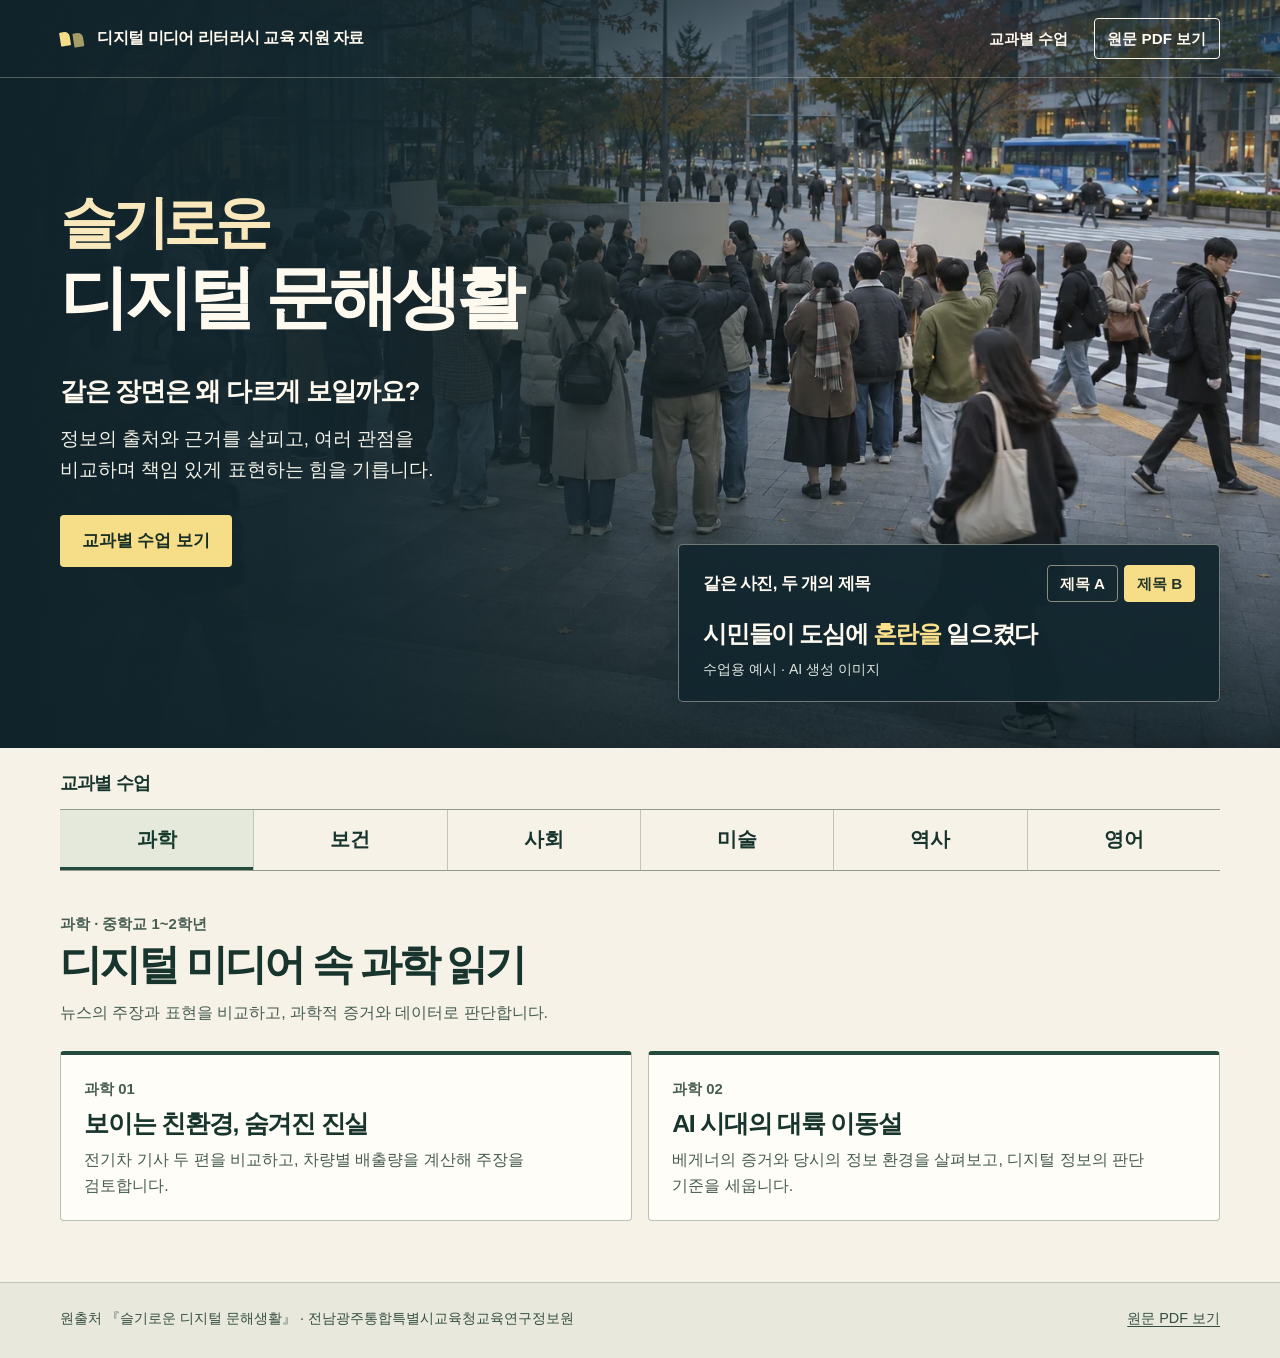
==== index.html @ 882ef4a8 "Add files via upload" ====
<!doctype html>
<html lang="ko">
<head>
  <meta charset="utf-8">
  <meta name="viewport" content="width=device-width, initial-scale=1">
  <meta name="theme-color" content="#11262c">
  <meta name="description" content="과학·보건·사회·미술·역사·영어 6개 교과의 디지털 미디어 리터러시 수업 12편.">
  <title>슬기로운 디지털 문해생활</title>
  <link rel="stylesheet" href="assets/style.css">
  <link rel="preload" as="image" href="assets/hero.webp">
  <script src="assets/site.js" defer></script>
</head>
<body>
<a class="skip-link" href="#subjects">교과별 수업으로 이동</a>
<div class="home-hero">
  <img class="hero-image" src="assets/hero.webp" width="1536" height="1024"
       alt="도심 광장에 모여 팻말을 든 사람들과 주변을 지나는 보행자" fetchpriority="high">
<header class="site-header">
  <div class="shell header-row">
    <a class="brand" href="index.html"><span class="brand-mark" aria-hidden="true"></span>디지털 미디어 리터러시 교육 지원 자료</a>
    <nav class="header-links" aria-label="주 메뉴">
      <a href="#subjects">교과별 수업</a>
      <a class="pdf-button" href="https://drive.google.com/file/d/1oHFbGTHitLCZoC8ndZX6Gexwn5Ip-Q_L/view?usp=drivesdk" target="_blank" rel="noopener noreferrer">원문 PDF 보기</a>
    </nav>
  </div>
</header>
  <div class="shell hero-body">
    <div class="hero-copy">
      <h1 class="hero-title"><span>슬기로운</span>디지털 문해생활</h1>
      <p class="hero-question">같은 장면은 왜 다르게 보일까요?</p>
      <p class="hero-lead">정보의 출처와 근거를 살피고, 여러 관점을 비교하며 책임 있게 표현하는 힘을 기릅니다.</p>
      <a class="primary-button" href="#subjects">교과별 수업 보기</a>
    </div>
    <section class="headline-demo" aria-label="같은 사진에 붙은 제목 비교" data-headline-example>
      <div class="headline-top">
        <p class="headline-label">같은 사진, 두 개의 제목</p>
        <div class="headline-options" role="group" aria-label="비교할 제목">
          <button type="button" data-headline="a" aria-pressed="false" aria-controls="headline-text">제목 A</button>
          <button type="button" data-headline="b" aria-pressed="true" aria-controls="headline-text">제목 B</button>
        </div>
      </div>
      <p id="headline-text" class="headline-caption" aria-live="polite" aria-atomic="true" data-caption>시민들이 도심에 <strong>혼란을</strong> 일으켰다</p>
      <p class="image-credit">수업용 예시 · AI 생성 이미지</p>
      <noscript><p class="image-credit">제목 A · 시민들이 도심에 평화롭게 모였다</p></noscript>
    </section>
  </div>
</div>
<main class="shell school-index" id="subjects">
  <h2 class="subject-label">교과별 수업</h2>
  <nav class="subject-menu" aria-label="교과 선택" data-subject-menu>
      <a href="#science" data-subject="science" aria-controls="science">과학</a>
      <a href="#health" data-subject="health" aria-controls="health">보건</a>
      <a href="#social" data-subject="social" aria-controls="social">사회</a>
      <a href="#art" data-subject="art" aria-controls="art">미술</a>
      <a href="#history" data-subject="history" aria-controls="history">역사</a>
      <a href="#english" data-subject="english" aria-controls="english">영어</a>
  </nav>
  <section class="course" id="science" aria-labelledby="science-title" data-subject-panel>
    <p class="course-kicker">과학 · 중학교 1~2학년</p>
    <h3 id="science-title">디지털 미디어 속 과학 읽기</h3>
    <p class="course-description">뉴스의 주장과 표현을 비교하고, 과학적 증거와 데이터로 판단합니다.</p>
    <div class="project-grid">
      <a class="project-card" href="lessons/science-01.html">
        <span class="lesson-code">과학 01</span>
        <strong>보이는 친환경, 숨겨진 진실</strong>
        <p>전기차 기사 두 편을 비교하고, 차량별 배출량을 계산해 주장을 검토합니다.</p>
      </a>
      <a class="project-card" href="lessons/science-02.html">
        <span class="lesson-code">과학 02</span>
        <strong>AI 시대의 대륙 이동설</strong>
        <p>베게너의 증거와 당시의 정보 환경을 살펴보고, 디지털 정보의 판단 기준을 세웁니다.</p>
      </a>
    </div>
  </section>
  <section class="course" id="health" aria-labelledby="health-title" data-subject-panel>
    <p class="course-kicker">보건 · 중학교 2학년</p>
    <h3 id="health-title">건강 정보, 믿어도 될까</h3>
    <p class="course-description">건강·약물 정보의 신뢰성과 AI 이미지에 반영된 고정관념을 살펴봅니다.</p>
    <div class="project-grid">
      <a class="project-card" href="lessons/health-03.html">
        <span class="lesson-code">보건 03</span>
        <strong>AI 시대, 약물 정보를 읽는 힘을 기르다</strong>
        <p>AI 답변과 광고의 근거를 공공기관 자료와 대조하고, 건강정보를 검증하는 콘텐츠를 만듭니다.</p>
      </a>
      <a class="project-card" href="lessons/health-04.html">
        <span class="lesson-code">보건 04</span>
        <strong>AI가 보여주는 ‘나다움’은 진짜일까?</strong>
        <p>AI의 인물 이미지에서 반복되는 표현을 찾고, 다양성을 반영해 프롬프트를 고칩니다.</p>
      </a>
    </div>
  </section>
  <section class="course" id="social" aria-labelledby="social-title" data-subject-panel>
    <p class="course-kicker">사회 · 중학교 2~3학년</p>
    <h3 id="social-title">미디어가 만드는 여론</h3>
    <p class="course-description">지역에 대한 표현이 퍼지는 방식과 추천 화면이 정보를 고르는 방식을 탐구합니다.</p>
    <div class="project-grid">
      <a class="project-card" href="lessons/social-05.html">
        <span class="lesson-code">사회 05</span>
        <strong>우리 지역, 우리의 언어</strong>
        <p>지역 혐오 표현의 배경을 탐구하고, 존중하는 언어로 바꿔 쓰며 캠페인을 기획합니다.</p>
      </a>
      <a class="project-card" href="lessons/social-06.html">
        <span class="lesson-code">사회 06</span>
        <strong>알고리즘의 감옥</strong>
        <p>추천 콘텐츠가 어떻게 변하는지 관찰하고, 미디어 소비 습관을 기록해 성찰합니다.</p>
      </a>
    </div>
  </section>
  <section class="course" id="art" aria-labelledby="art-title" data-subject-panel>
    <p class="course-kicker">미술 · 중학교 1~3학년</p>
    <h3 id="art-title">이미지의 진실과 거짓</h3>
    <p class="course-description">AI 이미지와 추천 화면을 시각 언어로 읽고, 새로운 이미지와 데이터 자화상을 만듭니다.</p>
    <div class="project-grid">
      <a class="project-card" href="lessons/art-07.html">
        <span class="lesson-code">미술 07</span>
        <strong>AI는 왜 비슷한 이미지를 만들까?</strong>
        <p>여러 AI 이미지의 색·구도·상징을 비교하고, 다른 관점으로 미래 학교를 표현합니다.</p>
      </a>
      <a class="project-card" href="lessons/art-08.html">
        <span class="lesson-code">미술 08</span>
        <strong>보이는 나, 기록되는 나</strong>
        <p>검색·시청·반응이 남기는 흔적을 살피고, 색과 형태로 데이터 자화상을 만듭니다.</p>
      </a>
    </div>
  </section>
  <section class="course" id="history" aria-labelledby="history-title" data-subject-panel>
    <p class="course-kicker">역사 · 중학교 3학년~고등학교 1학년</p>
    <h3 id="history-title">과거를 둘러싼 디지털 기록</h3>
    <p class="course-description">역사 기사와 이미지의 출처·맥락을 살피고, 근거를 갖춰 바로잡거나 해설합니다.</p>
    <div class="project-grid">
      <a class="project-card" href="lessons/history-09.html">
        <span class="lesson-code">역사 09</span>
        <strong>역사 속 가짜 뉴스 바로잡기</strong>
        <p>4·19 혁명과 5·18 민주화운동 관련 보도를 사료와 대조하고 정정 콘텐츠를 만듭니다.</p>
      </a>
      <a class="project-card" href="lessons/history-10.html">
        <span class="lesson-code">역사 10</span>
        <strong>디지털 역사 이미지 바로 읽기</strong>
        <p>피난민 사진, 새마을운동 포스터, 5·18 이미지를 비교해 출처가 담긴 해설을 씁니다.</p>
      </a>
    </div>
  </section>
  <section class="course" id="english" aria-labelledby="english-title" data-subject-panel>
    <p class="course-kicker">영어 · 중학교 3학년~고등학교 1학년</p>
    <h3 id="english-title">영어로 읽는 디지털 세상</h3>
    <p class="course-description">영어 뉴스의 관점을 비교하고, 온라인에서 이견을 존중하며 표현하는 연습을 합니다.</p>
    <div class="project-grid">
      <a class="project-card" href="lessons/english-11.html">
        <span class="lesson-code">영어 11</span>
        <strong>같은 사건, 다른 시선</strong>
        <p>같은 사진에 붙은 두 제목을 읽고, 스마트폰 사용을 다룬 영어 기사의 관점을 비교합니다.</p>
      </a>
      <a class="project-card" href="lessons/english-12.html">
        <span class="lesson-code">영어 12</span>
        <strong>온라인 소통과 디지털 예절</strong>
        <p>영어 댓글을 존중의 표현으로 고쳐 쓰고, 온라인 토론방 역할극에서 연습합니다.</p>
      </a>
    </div>
  </section>
</main>
<footer class="site-footer">
  <div class="shell footer-row">
    <p>원출처 『슬기로운 디지털 문해생활』 · 전남광주통합특별시교육청교육연구정보원</p>
    <a href="https://drive.google.com/file/d/1oHFbGTHitLCZoC8ndZX6Gexwn5Ip-Q_L/view?usp=drivesdk" target="_blank" rel="noopener noreferrer">원문 PDF 보기</a>
  </div>
</footer>
</body>
</html>
---- assets/style.css ----
:root {
  color-scheme: light;
  --paper: #f6f2e8;
  --white: #fffdf7;
  --ink: #17352d;
  --muted: #475d52;
  --line: #bfc6b9;
  --green: #234c3e;
  --gold: #f6dd87;
  --night: #11262c;
  --range: min(100% - 7.5rem, 82rem);
  font-family: "Noto Sans CJK KR", "Noto Sans KR", "Malgun Gothic", sans-serif;
  font-size: 16px;
}
* { box-sizing: border-box; }
html { scroll-behavior: smooth; }
body { margin: 0; background: var(--paper); color: var(--ink); line-height: 1.65; word-break: keep-all; overflow-wrap: anywhere; }
[hidden] { display: none !important; }
h1, h2, h3, p { margin: 0; }
a { color: inherit; text-underline-offset: 0.2em; }
button, summary { cursor: pointer; }
button { font: inherit; }
img { display: block; max-width: 100%; }
:focus-visible { outline: 3px solid #a45718; outline-offset: 4px; }
[id] { scroll-margin-top: 1.4rem; }
.shell { width: var(--range); margin-inline: auto; }
.skip-link { position: absolute; z-index: 10; top: 0.5rem; left: 1rem; transform: translateY(-160%); color: var(--ink); background: var(--gold); padding: 0.6rem 1rem; }
.skip-link:focus { transform: none; }
.site-header { border-bottom: 1px solid #f5eed449; }
.header-row { min-height: 4.8rem; display: flex; align-items: center; justify-content: space-between; gap: 1.5rem; }
.brand, .header-links { display: flex; align-items: center; gap: 0.9rem; font-weight: 650; }
.brand { font-size: 1rem; letter-spacing: -0.035em; text-decoration: none; }
.brand-mark { color: var(--gold); display: flex; flex: none; gap: 3px; transform: rotate(-9deg); }
.brand-mark::before, .brand-mark::after { content: ""; background: currentColor; width: 10px; height: 14px; border-radius: 1px 5px 1px 1px; }
.brand-mark::after { transform: translateY(3px); opacity: 0.65; }
.header-links { gap: 1.6rem; flex-shrink: 0; font-size: 0.95rem; }
.header-links a { text-decoration: none; }
.header-links a:hover { text-decoration: underline; }
.pdf-button { border: 1px solid currentColor; border-radius: 4px; padding: 0.43rem 0.8rem; white-space: nowrap; }

.home-hero { min-height: clamp(43.75rem, 83vh, 51rem); position: relative; isolation: isolate; color: #fffaf0; background: var(--night); }
.hero-image, .home-hero::before { position: absolute; inset: 0; width: 100%; height: 100%; }
.hero-image { z-index: -2; object-fit: cover; object-position: center 52%; }
.home-hero::before { content: ""; z-index: -1; background: linear-gradient(90deg, #10232aff 1%, #12262de8 26%, #16272bb5 42%, #13212600 71%), linear-gradient(0deg, #08181dce, #09171b00 42%), linear-gradient(180deg, #10212ba1, transparent 25%); }
.home-hero :focus-visible { outline-color: #ffebaf; }
.hero-body { min-height: calc(clamp(43.75rem, 83vh, 51rem) - 4.8rem); display: grid; grid-template-columns: 1.05fr 1fr; gap: 3.1rem; align-items: center; padding-block: 3rem 2.9rem; }
.hero-copy { margin-block: 0 4.3rem; }
.hero-title { font-size: clamp(3.35rem, 5.4vw, 5.05rem); line-height: 1.1; font-weight: 900; letter-spacing: -0.077em; white-space: nowrap; }
.hero-title span { display: block; color: #f8e8bc; font-size: 0.82em; font-weight: 650; margin-bottom: 0.08em; }
.hero-question { font-size: clamp(1.4rem, 2vw, 1.85rem); font-weight: 750; margin: 2.2rem 0 0.65rem; letter-spacing: -0.05em; }
.hero-lead { max-width: 27rem; font-size: 1.18rem; color: #f1f1e7; }
.primary-button { display: inline-flex; align-items: center; justify-content: center; min-height: 3.25rem; border-radius: 4px; padding: 0.55rem 1.35rem; margin-top: 1.85rem; background: var(--gold); color: #182f27; font-size: 1.06rem; font-weight: 750; text-decoration: none; }
.primary-button:hover { background: #ffebac; }
.headline-demo { width: min(100%, 34.5rem); align-self: end; justify-self: end; padding: 1.22rem 1.5rem; background: #12262ff2; border: 1px solid #fef8e564; border-radius: 5px; box-shadow: 0 0.75rem 2.4rem #081d2355; }
.headline-top { display: flex; justify-content: space-between; align-items: center; flex-wrap: wrap; gap: 0.6rem 1rem; }
.headline-label { font-size: 1.06rem; font-weight: 700; letter-spacing: -0.04em; }
.headline-options { display: inline-flex; gap: 0.42rem; }
.headline-options button { min-height: 2.35rem; padding: 0.21rem 0.73rem; border: 1px solid #f5eac486; border-radius: 4px; background: transparent; color: #fff7e7; font-size: 0.95rem; font-weight: 700; }
.headline-options button[aria-pressed="true"] { background: var(--gold); border-color: var(--gold); color: #26362b; }
.headline-options button:hover:not([aria-pressed="true"]) { background: #ffffff20; }
.headline-caption { margin: 0.7rem 0 0.27rem; font-size: clamp(1.22rem, 1.9vw, 1.73rem); font-weight: 750; letter-spacing: -0.055em; }
.headline-caption strong { color: #fbe18b; }
.image-credit { color: #e0e7df; font-size: 0.875rem; }

.school-index { padding: 1.3rem 0 3.8rem; }
.subject-label { margin-bottom: 0.65rem; font-size: 1.12rem; letter-spacing: -0.045em; }
.subject-menu { display: grid; grid-template-columns: repeat(6, minmax(0, 1fr)); border-block: 1px solid #919b8b; }
.subject-menu a { display: grid; min-height: 3.75rem; place-items: center; font-size: 1.26rem; font-weight: 750; text-decoration: none; }
.subject-menu a + a { border-left: 1px solid var(--line); }
.subject-menu a:hover, .subject-menu a[aria-current="location"] { color: #153c2e; background: #e5e9db; }
.subject-menu a[aria-current="location"] { box-shadow: inset 0 -3px var(--green); }
.course { margin-top: 2.6rem; scroll-margin-top: 9rem; }
.course-kicker, .lesson-code { font-size: 0.93rem; font-weight: 750; color: var(--muted); }
.course h3 { margin: 0.15rem 0 0.55rem; font-size: clamp(1.75rem, 3.5vw, 2.6rem); letter-spacing: -0.07em; line-height: 1.25; }
.course-description { max-width: 49rem; color: var(--muted); }
.project-grid { display: grid; grid-template-columns: repeat(2, minmax(0, 1fr)); gap: 1rem; margin-top: 1.55rem; }
.project-card { min-height: 10.4rem; padding: 1.3rem 1.45rem; background: var(--white); border: 1px solid #b6c2b6; border-top: 4px solid var(--green); border-radius: 4px; text-decoration: none; }
.project-card:hover { border-color: var(--green); background: #edf1e5; }
.project-card strong { display: block; margin: 0.27rem 0 0.4rem; font-size: clamp(1.25rem, 2vw, 1.55rem); line-height: 1.35; letter-spacing: -0.05em; }
.project-card p { color: var(--muted); }
.card-meta { font-size: 0.88rem; }
.site-footer { background: #e8e9dc; padding-block: 1.5rem 1.7rem; border-top: 1px solid var(--line); color: #354e43; font-size: 0.9rem; }
.footer-row { display: flex; justify-content: space-between; flex-wrap: wrap; gap: 0.65rem 1.8rem; }
.footer-row p { max-width: 47rem; }

.lesson-banner { color: #fff8eb; background: var(--night); }
.lesson-banner .header-row { color: #f8f5eb; }
.lesson-banner .pdf-button { border-color: #f5eac47d; }
.lesson-banner :focus-visible { outline-color: #ffebaf; }
.lesson-heading { padding: clamp(2.1rem, 5vw, 4.4rem) 0 2.6rem; }
.breadcrumbs { display: flex; gap: 0.5rem; align-items: center; font-size: 0.94rem; color: #f7e5b2; font-weight: 650; }
.breadcrumbs a { color: inherit; }
.lesson-heading h1 { margin: 0.45rem 0 0.6rem; font-size: clamp(2.1rem, 4.4vw, 4.1rem); letter-spacing: -0.065em; line-height: 1.2; }
.lesson-meta { display: flex; flex-wrap: wrap; gap: 0.15rem 0.9rem; color: #ecede2; font-size: 0.97rem; }
.lesson-meta span + span::before { content: "·"; margin-right: 0.8rem; color: var(--gold); }
.reading-layout { display: grid; grid-template-columns: 13rem minmax(0, 52rem); gap: clamp(1.4rem, 4.4vw, 4.1rem); padding-block: 2.25rem 3.5rem; }
.on-page { align-self: start; position: sticky; top: 1.85rem; border-left: 2px solid #a2ad9e; padding-left: 0.8rem; }
.on-page summary { display: block; color: var(--ink); font-weight: 750; padding: 0.15rem 0.42rem 0.45rem; }
.on-page summary::after { content: " +"; color: var(--muted); }
.on-page[open] summary::after { content: " −"; }
.on-page summary::-webkit-details-marker { display: none; }
.on-page nav { display: grid; }
.on-page a { padding: 0.31rem 0.42rem; font-size: 0.95rem; text-decoration: none; color: var(--muted); }
.on-page a:hover { text-decoration: underline; color: var(--green); }
.reading-main { min-width: 0; }
.lesson-section { margin-top: 2.5rem; }
.lesson-section:first-child { margin-top: 0; }
.lesson-section h2 { border-bottom: 1px solid var(--line); padding-bottom: 0.56rem; margin-bottom: 0.85rem; font-size: clamp(1.45rem, 2.55vw, 1.95rem); line-height: 1.32; letter-spacing: -0.06em; }
.lesson-section h3 { margin: 1.12rem 0 0.3rem; font-size: 1.07rem; letter-spacing: -0.04em; }
.lesson-section p + p { margin-top: 0.65rem; }
.lesson-section ol, .lesson-section ul { padding-left: 1.38rem; margin: 0.38rem 0 0; }
.lesson-section li + li { margin-top: 0.32rem; }
.overview-dl, .transfer-list { margin: 0; }
.overview-dl div, .transfer-list div { display: grid; grid-template-columns: 6.2rem minmax(0, 1fr); gap: 0.7rem; padding-block: 0.36rem; }
.overview-dl dt, .transfer-list dt { font-weight: 750; color: var(--muted); }
.overview-dl dd, .transfer-list dd { margin: 0; }
.standards summary { font-weight: 700; margin-top: 0.9rem; color: var(--green); }
.standard-code { font-weight: 750; }
.skill-list { color: var(--muted); }
.session-list { display: grid; gap: 0.62rem; margin-top: 1.1rem; }
.session { background: var(--white); border: 1px solid #b7c1b5; border-radius: 5px; }
.session summary { position: relative; display: grid; grid-template-columns: 6.65rem 1fr; align-items: center; gap: 0.4rem 0.64rem; padding: 0.86rem 2.8rem 0.86rem 1rem; list-style: none; font-weight: 750; letter-spacing: -0.034em; }
.session summary::-webkit-details-marker { display: none; }
.session > summary::after { content: "+"; position: absolute; right: 1.1rem; top: 50%; transform: translateY(-50%); font-size: 1.32rem; color: var(--green); }
.session[open] > summary::after { content: "−"; }
.session[open] > summary { background: #edf1e5; border-radius: 4px 4px 0 0; }
.session-index { color: var(--muted); font-size: 0.92rem; white-space: nowrap; }
.session-body { padding: 0.75rem 0.95rem 0.95rem; }
.resource-list { display: grid; grid-template-columns: repeat(2, minmax(0, 1fr)); gap: 0.48rem 0.7rem; margin-top: 0.95rem; }
.resource { position: relative; padding-right: 4rem; }
.resource-link, .assessment-link, .return-link { display: inline-flex; align-items: center; color: var(--green); font-size: 0.91rem; font-weight: 700; }
.resource-link { width: 100%; min-height: 2.55rem; padding: 0.35rem 0.64rem; border: 1px solid #c1c9bd; border-radius: 3px; text-decoration: none; }
.resource-link:hover { text-decoration: underline; background: #f0f3e9; }
.resource-pdf { grid-column: 1 / -1; }
.resource-pdf .resource-link { width: auto; }
.resource-qr { min-width: 0; }
.resource-qr > summary { display: grid; min-height: 2.55rem; place-items: center; position: absolute; top: 0; right: 0; min-width: 3.6rem; padding: 0.2rem; border: 1px solid #b7c1b5; border-radius: 3px; list-style: none; font-size: 0.81rem; color: var(--green); }
.resource-qr > summary::-webkit-details-marker { display: none; }
.resource-qr > summary:hover, .resource-qr[open] > summary { background: #e5ebdd; }
.qr-display { padding: 0.65rem 0 0.1rem; }
.qr-display img { background: white; border: 1px solid #d2d8cb; width: 9rem; height: 9rem; image-rendering: pixelated; }
.assessment-link { margin-top: 0.8rem; }
.back-row { margin-top: 2.5rem; padding-top: 1.1rem; border-top: 1px solid var(--line); }

@media (max-width: 1000px) {
  :root { --range: min(100% - 3.5rem, 82rem); }
  .hero-body { gap: 1.65rem; }
  .reading-layout { grid-template-columns: 10rem minmax(0, 1fr); }
  .resource-list { grid-template-columns: minmax(0, 1fr); }
}
@media (max-width: 760px) {
  :root { --range: calc(100% - 2rem); }
  .header-row { min-height: 3.65rem; gap: 0.6rem; }
  .brand { font-size: 0.84rem; gap: 0.45rem; max-width: 55%; }
  .brand-mark::before, .brand-mark::after { width: 8px; height: 11px; }
  .header-links { font-size: 0.8rem; gap: 0.62rem; }
  .pdf-button { padding: 0.36rem 0.48rem; }
  .home-hero { min-height: 0; }
  .hero-image { object-position: 60% 48%; }
  .home-hero::before { background: linear-gradient(180deg, #0a2028f2, #0b242ed9 37%, #11262c25 69%, #0b202add 100%); }
  .hero-body { min-height: 0; grid-template-columns: minmax(0, 1fr); gap: 7.75rem; padding-block: 2.1rem 1.1rem; }
  .hero-copy { margin: 0; }
  .hero-title { font-size: clamp(2.42rem, 8.7vw, 3.9rem); }
  .hero-question { font-size: clamp(1.16rem, 4.9vw, 1.48rem); margin-top: 1.12rem; }
  .hero-lead { font-size: 1rem; }
  .primary-button { margin-top: 1.15rem; min-height: 2.78rem; font-size: 0.96rem; padding-inline: 0.88rem; }
  .headline-demo { justify-self: stretch; width: auto; padding: 0.75rem 0.87rem; }
  .headline-label { font-size: 0.92rem; }
  .headline-caption { margin-top: 0.5rem; font-size: 1.17rem; }
  .headline-options button { min-height: 2.2rem; padding-inline: 0.49rem; font-size: 0.83rem; }
  .image-credit { font-size: 0.82rem; }
  .school-index { padding-bottom: 2.35rem; }
  .subject-menu { grid-template-columns: repeat(3, minmax(0, 1fr)); }
  .subject-menu a { min-height: 2.85rem; font-size: 1.06rem; }
  .subject-menu a:nth-child(n+4) { border-top: 1px solid var(--line); }
  .subject-menu a:nth-child(4) { border-left: 0; }
  .course { margin-top: 1.65rem; scroll-margin-top: 9.5rem; }
  .project-grid { grid-template-columns: minmax(0, 1fr); gap: 0.64rem; margin-top: 1rem; }
  .project-card { min-height: auto; padding: 0.95rem 1rem; }
  .lesson-heading { padding-bottom: 1.6rem; }
  .reading-layout { display: block; padding-block: 1.15rem 2rem; }
  .on-page { position: static; margin-bottom: 1.15rem; padding-left: 0.45rem; }
  .on-page summary { padding-bottom: 0.2rem; }
  .on-page nav { display: flex; flex-wrap: wrap; gap: 0.05rem 0.25rem; }
  .on-page a { padding: 0.5rem 0.4rem; }
  .overview-dl div, .transfer-list div { grid-template-columns: 5rem minmax(0, 1fr); gap: 0.45rem; }
  .session summary { grid-template-columns: minmax(0, 1fr); gap: 0.16rem; }
  .footer-row { gap: 0.45rem; }
}
@media (prefers-reduced-motion: reduce) {
  html { scroll-behavior: auto; }
}
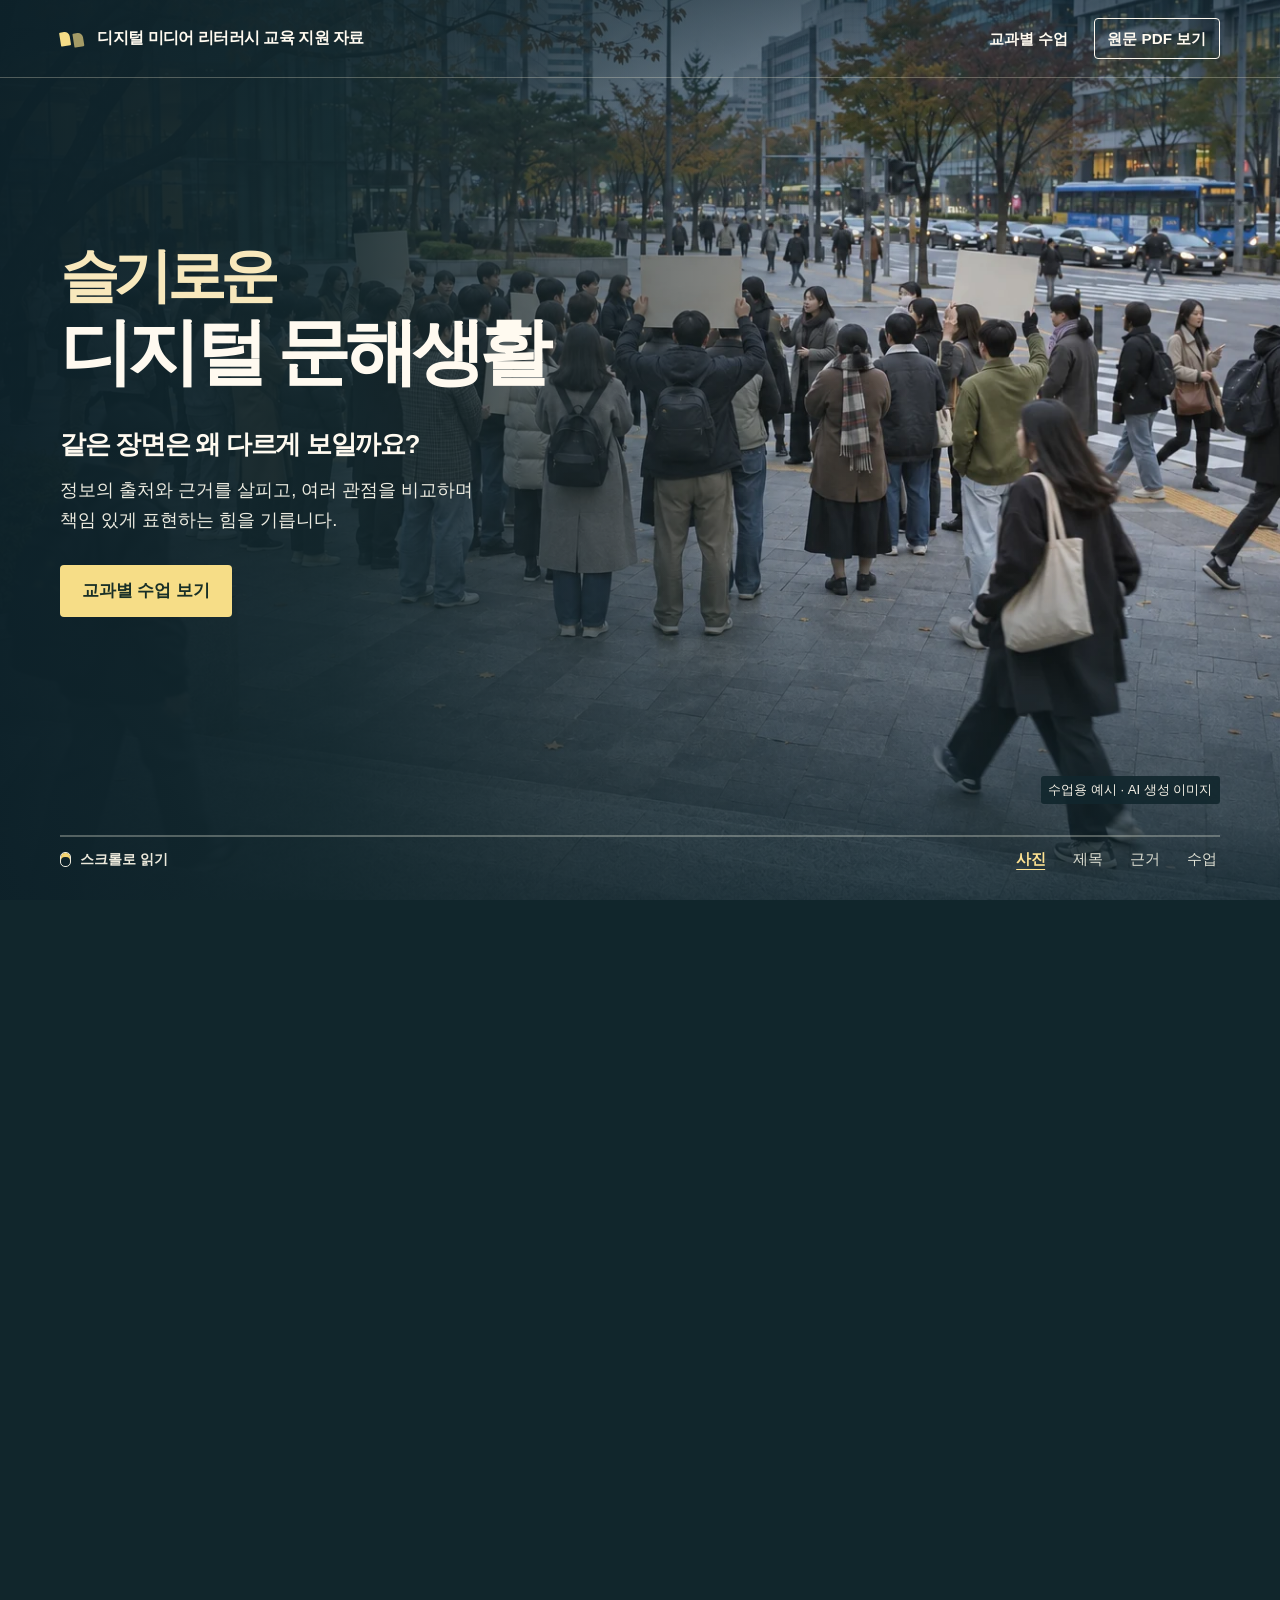
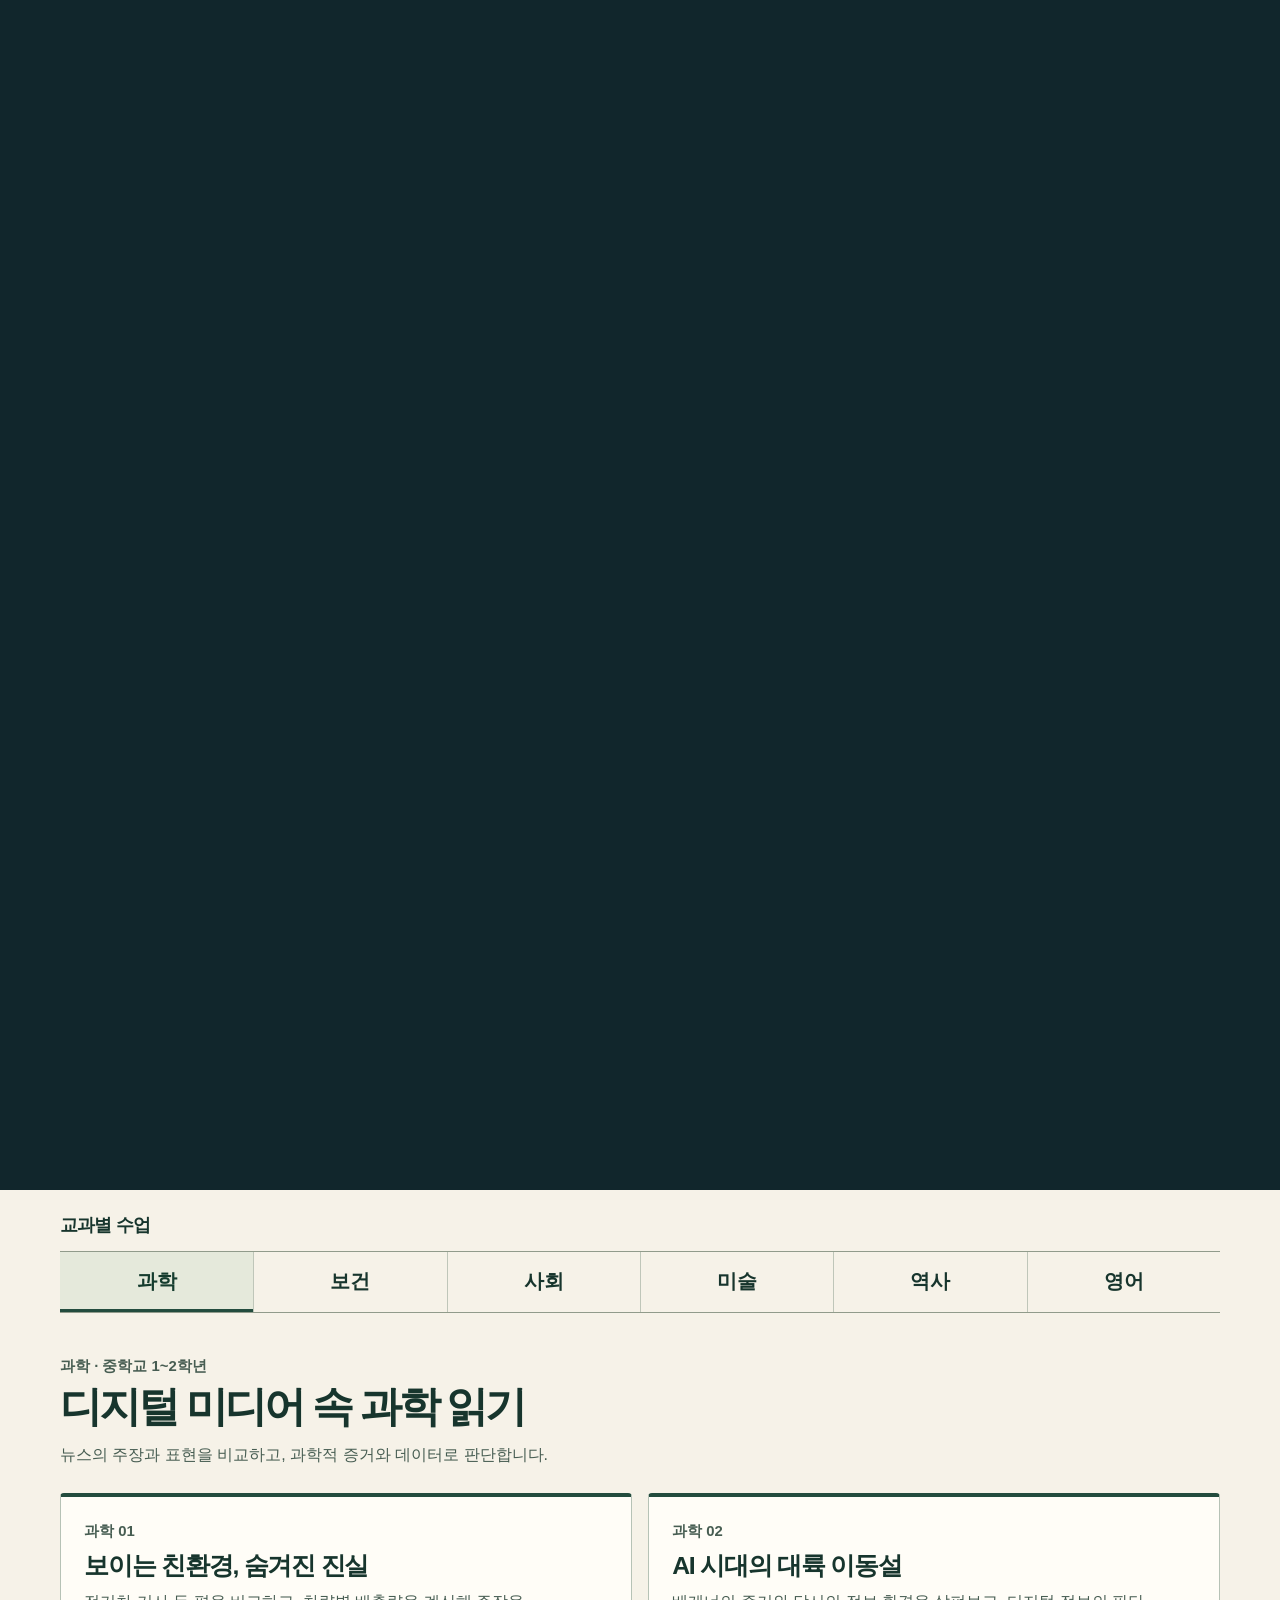
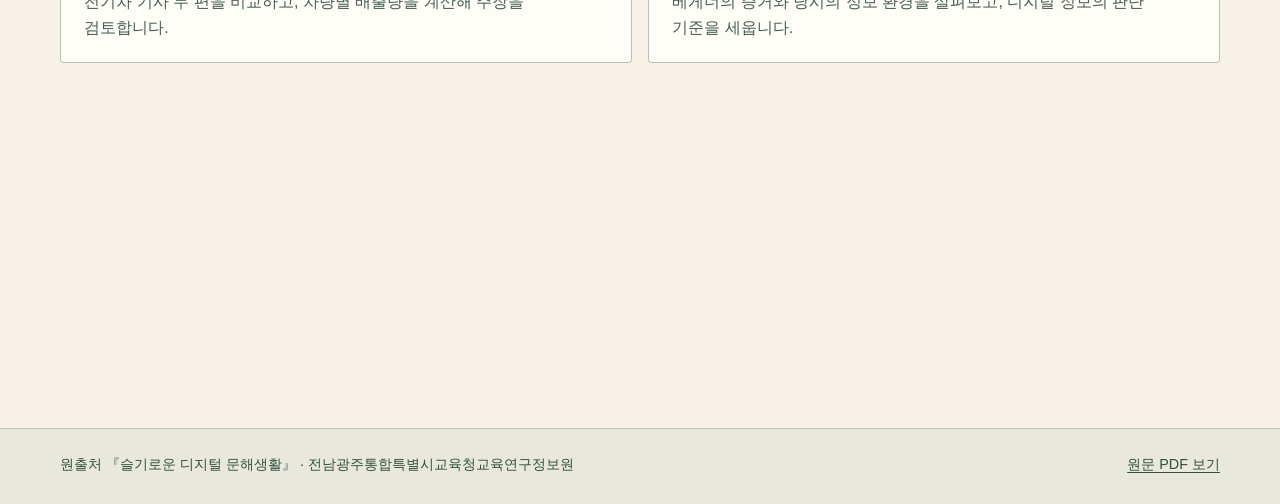
==== commit 9434a8f5: "스크롤형 첫 화면으로 웹진 업데이트" ====
--- a/index.html
+++ b/index.html
@@ -7,42 +7,98 @@
   <meta name="description" content="과학·보건·사회·미술·역사·영어 6개 교과의 디지털 미디어 리터러시 수업 12편.">
   <title>슬기로운 디지털 문해생활</title>
   <link rel="stylesheet" href="assets/style.css">
+  <link rel="stylesheet" href="assets/story.css">
   <link rel="preload" as="image" href="assets/hero.webp">
   <script src="assets/site.js" defer></script>
 </head>
 <body>
 <a class="skip-link" href="#subjects">교과별 수업으로 이동</a>
-<div class="home-hero">
-  <img class="hero-image" src="assets/hero.webp" width="1536" height="1024"
-       alt="도심 광장에 모여 팻말을 든 사람들과 주변을 지나는 보행자" fetchpriority="high">
-<header class="site-header">
-  <div class="shell header-row">
-    <a class="brand" href="index.html"><span class="brand-mark" aria-hidden="true"></span>디지털 미디어 리터러시 교육 지원 자료</a>
-    <nav class="header-links" aria-label="주 메뉴">
-      <a href="#subjects">교과별 수업</a>
-      <a class="pdf-button" href="https://drive.google.com/file/d/1oHFbGTHitLCZoC8ndZX6Gexwn5Ip-Q_L/view?usp=drivesdk" target="_blank" rel="noopener noreferrer">원문 PDF 보기</a>
-    </nav>
-  </div>
-</header>
-  <div class="shell hero-body">
-    <div class="hero-copy">
-      <h1 class="hero-title"><span>슬기로운</span>디지털 문해생활</h1>
-      <p class="hero-question">같은 장면은 왜 다르게 보일까요?</p>
-      <p class="hero-lead">정보의 출처와 근거를 살피고, 여러 관점을 비교하며 책임 있게 표현하는 힘을 기릅니다.</p>
-      <a class="primary-button" href="#subjects">교과별 수업 보기</a>
-    </div>
-    <section class="headline-demo" aria-label="같은 사진에 붙은 제목 비교" data-headline-example>
-      <div class="headline-top">
-        <p class="headline-label">같은 사진, 두 개의 제목</p>
-        <div class="headline-options" role="group" aria-label="비교할 제목">
-          <button type="button" data-headline="a" aria-pressed="false" aria-controls="headline-text">제목 A</button>
-          <button type="button" data-headline="b" aria-pressed="true" aria-controls="headline-text">제목 B</button>
-        </div>
+<div class="home-story" data-story>
+  <div class="story-stage" data-story-stage>
+    <header class="site-header">
+      <div class="shell header-row">
+        <a class="brand" href="index.html"><span class="brand-mark" aria-hidden="true"></span>디지털 미디어 리터러시 교육 지원 자료</a>
+        <nav class="header-links" aria-label="주 메뉴">
+          <a href="#subjects">교과별 수업</a>
+          <a class="pdf-button" href="https://drive.google.com/file/d/1oHFbGTHitLCZoC8ndZX6Gexwn5Ip-Q_L/view?usp=drivesdk" target="_blank" rel="noopener noreferrer">원문 PDF 보기</a>
+        </nav>
       </div>
-      <p id="headline-text" class="headline-caption" aria-live="polite" aria-atomic="true" data-caption>시민들이 도심에 <strong>혼란을</strong> 일으켰다</p>
-      <p class="image-credit">수업용 예시 · AI 생성 이미지</p>
-      <noscript><p class="image-credit">제목 A · 시민들이 도심에 평화롭게 모였다</p></noscript>
-    </section>
+    </header>
+    <figure class="story-photo">
+      <img src="assets/hero.webp" width="1536" height="1024"
+           alt="도심 광장에 모여 팻말을 든 사람들과 주변을 지나는 보행자" fetchpriority="high">
+      <figcaption>수업용 예시 · AI 생성 이미지</figcaption>
+      <div class="photo-headline" aria-hidden="true" data-photo-headline></div>
+      <div class="photo-evidence" aria-hidden="true">
+        <span class="photo-point photo-point--group"><span>팻말을 든 사람들</span></span>
+        <span class="photo-point photo-point--walker" data-reveal-at="0.67"><span>지나가는 보행자</span></span>
+      </div>
+    </figure>
+    <div class="shell story-panels">
+      <section class="story-panel story-opening" data-scene="opening" aria-labelledby="story-title">
+        <div class="story-copy">
+          <h1 class="hero-title" id="story-title"><span>슬기로운</span> 디지털 문해생활</h1>
+          <p class="hero-question">같은 장면은 왜 다르게 보일까요?</p>
+          <p class="hero-lead">정보의 출처와 근거를 살피고, 여러 관점을 비교하며 책임 있게 표현하는 힘을 기릅니다.</p>
+          <a class="primary-button" href="#subjects">교과별 수업 보기</a>
+        </div>
+      </section>
+      <section class="story-panel story-headlines" data-scene="headlines" aria-labelledby="headlines-title">
+        <div class="story-copy">
+          <h2 id="headlines-title">같은 사진,<br> 두 개의 제목</h2>
+          <p class="story-lead">제목에 쓰인 말이 사진의 분위기를 어떻게 바꾸는지 살펴보세요.</p>
+          <div class="headline-choices" role="group" aria-label="사진에 붙일 제목">
+            <button class="headline-choice" type="button" data-headline="a" aria-pressed="true">
+              <small>제목 A</small><span>시민들이 도심에 <strong>평화롭게</strong> 모였다</span>
+            </button>
+            <button class="headline-choice" type="button" data-headline="b" aria-pressed="false">
+              <small>제목 B</small><span>시민들이 도심에 <strong>혼란을</strong> 일으켰다</span>
+            </button>
+          </div>
+          <p class="headline-next">스크롤을 더 내리면 제목 B가 나타납니다.</p>
+          <p class="visually-hidden" aria-live="polite" data-headline-status></p>
+        </div>
+      </section>
+      <section class="story-panel story-evidence" data-scene="evidence" aria-labelledby="evidence-title">
+        <div class="story-copy">
+          <h2 id="evidence-title">사진에서 어디까지<br> 확인할 수 있을까요?</h2>
+          <dl class="evidence-notes">
+            <div>
+              <dt>사진에서 보이는 것</dt>
+              <dd>팻말을 든 사람들이 모여 있고, 그 주변을 보행자가 지나갑니다.</dd>
+            </div>
+            <div data-reveal-at="0.67">
+              <dt>더 확인할 것</dt>
+              <dd>실제 기사라면 언제 어디에서 누가 촬영했는지, 당시 통행에 어떤 영향이 있었는지 확인합니다.</dd>
+            </div>
+          </dl>
+        </div>
+      </section>
+      <section class="story-panel story-teach" data-scene="teach" aria-labelledby="teach-title">
+        <div class="story-copy">
+          <h2 id="teach-title">교실에서 기르는<br> 디지털 문해력</h2>
+          <p class="story-lead">사진을 읽을 때 던진 질문을 과학부터 영어까지, 여섯 교과 수업에서 이어갑니다.</p>
+          <a class="primary-button" href="#subjects">교과별 수업 보기</a>
+        </div>
+        <dl class="story-takeaways">
+          <div><dt>출처를 묻기</dt><dd>누가 어떤 맥락에서 만들었을까요?</dd></div>
+          <div data-reveal-at="0.85"><dt>근거로 판단하기</dt><dd>무엇을 확인했고 무엇을 더 알아봐야 할까요?</dd></div>
+          <div data-reveal-at="0.91"><dt>책임 있게 표현하기</dt><dd>내가 제목을 붙인다면 어떤 말과 근거를 쓸까요?</dd></div>
+        </dl>
+      </section>
+    </div>
+    <div class="shell story-controls">
+      <div class="story-progress" aria-hidden="true"><span></span></div>
+      <div class="story-control-row">
+        <span class="story-scroll-label">스크롤로 읽기</span>
+        <nav class="story-steps" aria-label="첫 화면 장면 이동">
+          <button type="button" data-story-jump="opening">사진</button>
+          <button type="button" data-story-jump="headlines">제목</button>
+          <button type="button" data-story-jump="evidence">근거</button>
+          <button type="button" data-story-jump="teach">수업</button>
+        </nav>
+      </div>
+    </div>
   </div>
 </div>
 <main class="shell school-index" id="subjects">
--- a/assets/style.css
+++ b/assets/style.css
@@ -38,29 +38,8 @@
 .header-links a:hover { text-decoration: underline; }
 .pdf-button { border: 1px solid currentColor; border-radius: 4px; padding: 0.43rem 0.8rem; white-space: nowrap; }
 
-.home-hero { min-height: clamp(43.75rem, 83vh, 51rem); position: relative; isolation: isolate; color: #fffaf0; background: var(--night); }
-.hero-image, .home-hero::before { position: absolute; inset: 0; width: 100%; height: 100%; }
-.hero-image { z-index: -2; object-fit: cover; object-position: center 52%; }
-.home-hero::before { content: ""; z-index: -1; background: linear-gradient(90deg, #10232aff 1%, #12262de8 26%, #16272bb5 42%, #13212600 71%), linear-gradient(0deg, #08181dce, #09171b00 42%), linear-gradient(180deg, #10212ba1, transparent 25%); }
-.home-hero :focus-visible { outline-color: #ffebaf; }
-.hero-body { min-height: calc(clamp(43.75rem, 83vh, 51rem) - 4.8rem); display: grid; grid-template-columns: 1.05fr 1fr; gap: 3.1rem; align-items: center; padding-block: 3rem 2.9rem; }
-.hero-copy { margin-block: 0 4.3rem; }
-.hero-title { font-size: clamp(3.35rem, 5.4vw, 5.05rem); line-height: 1.1; font-weight: 900; letter-spacing: -0.077em; white-space: nowrap; }
-.hero-title span { display: block; color: #f8e8bc; font-size: 0.82em; font-weight: 650; margin-bottom: 0.08em; }
-.hero-question { font-size: clamp(1.4rem, 2vw, 1.85rem); font-weight: 750; margin: 2.2rem 0 0.65rem; letter-spacing: -0.05em; }
-.hero-lead { max-width: 27rem; font-size: 1.18rem; color: #f1f1e7; }
 .primary-button { display: inline-flex; align-items: center; justify-content: center; min-height: 3.25rem; border-radius: 4px; padding: 0.55rem 1.35rem; margin-top: 1.85rem; background: var(--gold); color: #182f27; font-size: 1.06rem; font-weight: 750; text-decoration: none; }
 .primary-button:hover { background: #ffebac; }
-.headline-demo { width: min(100%, 34.5rem); align-self: end; justify-self: end; padding: 1.22rem 1.5rem; background: #12262ff2; border: 1px solid #fef8e564; border-radius: 5px; box-shadow: 0 0.75rem 2.4rem #081d2355; }
-.headline-top { display: flex; justify-content: space-between; align-items: center; flex-wrap: wrap; gap: 0.6rem 1rem; }
-.headline-label { font-size: 1.06rem; font-weight: 700; letter-spacing: -0.04em; }
-.headline-options { display: inline-flex; gap: 0.42rem; }
-.headline-options button { min-height: 2.35rem; padding: 0.21rem 0.73rem; border: 1px solid #f5eac486; border-radius: 4px; background: transparent; color: #fff7e7; font-size: 0.95rem; font-weight: 700; }
-.headline-options button[aria-pressed="true"] { background: var(--gold); border-color: var(--gold); color: #26362b; }
-.headline-options button:hover:not([aria-pressed="true"]) { background: #ffffff20; }
-.headline-caption { margin: 0.7rem 0 0.27rem; font-size: clamp(1.22rem, 1.9vw, 1.73rem); font-weight: 750; letter-spacing: -0.055em; }
-.headline-caption strong { color: #fbe18b; }
-.image-credit { color: #e0e7df; font-size: 0.875rem; }
 
 .school-index { padding: 1.3rem 0 3.8rem; }
 .subject-label { margin-bottom: 0.65rem; font-size: 1.12rem; letter-spacing: -0.045em; }
@@ -144,7 +123,6 @@
 
 @media (max-width: 1000px) {
   :root { --range: min(100% - 3.5rem, 82rem); }
-  .hero-body { gap: 1.65rem; }
   .reading-layout { grid-template-columns: 10rem minmax(0, 1fr); }
   .resource-list { grid-template-columns: minmax(0, 1fr); }
 }
@@ -155,20 +133,7 @@
   .brand-mark::before, .brand-mark::after { width: 8px; height: 11px; }
   .header-links { font-size: 0.8rem; gap: 0.62rem; }
   .pdf-button { padding: 0.36rem 0.48rem; }
-  .home-hero { min-height: 0; }
-  .hero-image { object-position: 60% 48%; }
-  .home-hero::before { background: linear-gradient(180deg, #0a2028f2, #0b242ed9 37%, #11262c25 69%, #0b202add 100%); }
-  .hero-body { min-height: 0; grid-template-columns: minmax(0, 1fr); gap: 7.75rem; padding-block: 2.1rem 1.1rem; }
-  .hero-copy { margin: 0; }
-  .hero-title { font-size: clamp(2.42rem, 8.7vw, 3.9rem); }
-  .hero-question { font-size: clamp(1.16rem, 4.9vw, 1.48rem); margin-top: 1.12rem; }
-  .hero-lead { font-size: 1rem; }
   .primary-button { margin-top: 1.15rem; min-height: 2.78rem; font-size: 0.96rem; padding-inline: 0.88rem; }
-  .headline-demo { justify-self: stretch; width: auto; padding: 0.75rem 0.87rem; }
-  .headline-label { font-size: 0.92rem; }
-  .headline-caption { margin-top: 0.5rem; font-size: 1.17rem; }
-  .headline-options button { min-height: 2.2rem; padding-inline: 0.49rem; font-size: 0.83rem; }
-  .image-credit { font-size: 0.82rem; }
   .school-index { padding-bottom: 2.35rem; }
   .subject-menu { grid-template-columns: repeat(3, minmax(0, 1fr)); }
   .subject-menu a { min-height: 2.85rem; font-size: 1.06rem; }
--- a/assets/story.css
+++ b/assets/story.css
@@ -0,0 +1,254 @@
+.visually-hidden { position: absolute; width: 1px; height: 1px; padding: 0; margin: -1px; border: 0; overflow: hidden; clip-path: inset(50%); white-space: nowrap; }
+.home-story { position: relative; background: var(--night); }
+.story-stage {
+  --story-header: 4.8rem;
+  --story-bottom: 5.3rem;
+  --photo-top: 18%;
+  --photo-bottom: 19%;
+  --photo-left: 45.5%;
+  --photo-side: calc((100% - var(--range)) / 2);
+  --framing: 0;
+  --story-progress: 0;
+  position: relative;
+  isolation: isolate;
+  background: #142b31;
+  background-image: radial-gradient(ellipse at 82% 25%, #48656640, transparent 66%);
+  color: #fffaf0;
+}
+.story-stage .site-header { position: relative; z-index: 3; }
+.story-stage :focus-visible { outline-color: #ffebaf; }
+.story-photo {
+  position: absolute;
+  z-index: -1;
+  inset: 0 0 auto;
+  height: calc(var(--story-header) + clamp(28rem, 68svh, 45rem));
+  margin: 0;
+  overflow: hidden;
+  background: #22383f;
+}
+.story-photo img { position: absolute; inset: 0; width: 100%; height: 100%; object-fit: cover; object-position: center 50%; }
+.story-photo::after {
+  content: "";
+  position: absolute;
+  inset: 0;
+  z-index: 1;
+  background: linear-gradient(90deg, #0d2129fa, #12272de0 26%, #182a3090 43%, transparent 72%),
+              linear-gradient(0deg, #0b2129ca, transparent 40%),
+              linear-gradient(180deg, #0b222fa6, transparent 26%);
+  opacity: calc(1 - var(--framing));
+}
+.story-photo figcaption {
+  position: absolute;
+  z-index: 3;
+  bottom: 0.6rem;
+  right: 0.8rem;
+  border-radius: 3px;
+  padding: 0.2rem 0.47rem;
+  background: #11262de6;
+  color: #f4f0e5;
+  font-size: 0.82rem;
+}
+.photo-headline, .photo-evidence { display: none; }
+.story-panel { position: relative; padding-block: 2.75rem; }
+.story-panel + .story-panel { border-top: 1px solid #e8dfbd3b; }
+.story-opening { display: flex; align-items: center; min-height: clamp(28rem, 68svh, 45rem); padding-bottom: 3.8rem; }
+.story-copy { width: min(100%, 33rem); }
+.hero-title { font-size: clamp(3.1rem, 5.7vw, 5.35rem); line-height: 1.07; font-weight: 900; letter-spacing: -0.076em; white-space: nowrap; }
+.hero-title span { display: block; color: #f8e8bc; font-size: 0.81em; font-weight: 650; margin-bottom: 0.085em; }
+.hero-question { margin: 2rem 0 0.6rem; font-size: clamp(1.32rem, 2vw, 1.82rem); font-weight: 750; letter-spacing: -0.05em; }
+.hero-lead, .story-lead { max-width: 28rem; font-size: 1.14rem; color: #edece1; line-height: 1.65; }
+.story-panel h2 { margin: 0 0 0.85rem; font-size: clamp(2.35rem, 4.35vw, 4.15rem); font-weight: 900; line-height: 1.13; letter-spacing: -0.077em; }
+.headline-choices { display: grid; gap: 0.6rem; margin-top: 1.25rem; }
+.headline-choice {
+  display: grid;
+  grid-template-columns: 4.15rem minmax(0, 1fr);
+  align-items: center;
+  text-align: left;
+  column-gap: 0.45rem;
+  min-height: 3.35rem;
+  border: 1px solid #879b99;
+  border-radius: 4px;
+  padding: 0.58rem 0.75rem;
+  background: #aac4bf14;
+  color: #fffbeb;
+  font-size: 1.04rem;
+  letter-spacing: -0.045em;
+}
+.headline-choice:hover { background: #aac4bf30; }
+.headline-choice small { font-size: 0.85rem; font-weight: 700; color: #e9d6a1; }
+.headline-choice strong { font-weight: 850; }
+.headline-choice[aria-pressed="true"] { background: #f6dd87; border-color: #f6dd87; color: #26342b; }
+.headline-choice[aria-pressed="true"] small { color: #3d492e; }
+.headline-next { display: none; margin-top: 0.6rem; color: #eae0c5; font-size: 0.93rem; }
+.evidence-notes, .story-takeaways { margin: 1.2rem 0 0; }
+.evidence-notes > div { padding: 0.73rem 0 0.75rem 0.85rem; border-left: 2px solid #efce78; }
+.evidence-notes > div + div { margin-top: 0.73rem; }
+.evidence-notes dt { color: #f8db82; font-weight: 800; }
+.evidence-notes dd, .story-takeaways dd { margin: 0.16rem 0 0; line-height: 1.55; }
+.story-teach { display: grid; grid-template-columns: minmax(0, 1fr) minmax(0, 1fr); align-items: center; gap: 2.5rem; }
+.story-takeaways { padding: 0.3rem 0; border-block: 1px solid #c9bfa77c; }
+.story-takeaways > div { display: grid; grid-template-columns: 9.25rem minmax(0, 1fr); gap: 0.7rem; align-items: baseline; padding: 1.18rem 0.32rem; }
+.story-takeaways > div + div { border-top: 1px solid #aab7ab7e; }
+.story-takeaways dt { font-size: 1.12rem; font-weight: 850; letter-spacing: -0.04em; }
+.story-controls { display: none; }
+
+.home-story.is-enhanced { height: 310svh; }
+.is-enhanced .story-stage {
+  position: sticky;
+  top: 0;
+  height: 100svh;
+  overflow: hidden;
+  transition: background-color 420ms ease, color 270ms ease;
+}
+.is-enhanced .story-photo {
+  inset: calc(var(--framing) * var(--photo-top)) calc(var(--framing) * var(--photo-side))
+         calc(var(--framing) * var(--photo-bottom)) calc(var(--framing) * var(--photo-left));
+  height: auto;
+  border-radius: calc(7px * var(--framing));
+  transition: opacity 370ms ease, visibility 0s;
+}
+.is-enhanced .story-photo img { transform: scale(calc(1.085 - var(--framing) * 0.085)); }
+.is-enhanced .story-stage[data-phase="opening"] figcaption { bottom: calc(var(--story-bottom) + 0.7rem); right: max(1rem, var(--photo-side)); }
+.is-enhanced .story-panels { position: absolute; inset: var(--story-header) 0 var(--story-bottom); margin-inline: auto; }
+.is-enhanced .story-panel {
+  position: absolute;
+  inset: 0;
+  display: grid;
+  grid-template-columns: minmax(0, 40%) minmax(0, 1fr);
+  align-content: center;
+  gap: 0 3.5rem;
+  min-height: 0;
+  padding: 0;
+  border: 0;
+  opacity: 0;
+  visibility: hidden;
+  transform: translateY(17px);
+  pointer-events: none;
+  transition: opacity 240ms ease, transform 350ms ease, visibility 0s linear 350ms;
+}
+.is-enhanced .story-panel.is-current {
+  opacity: 1;
+  visibility: visible;
+  transform: translateY(0);
+  pointer-events: auto;
+  transition: opacity 300ms ease, transform 410ms cubic-bezier(.2,.65,.25,1), visibility 0s;
+}
+.is-enhanced .story-opening { grid-template-columns: minmax(0, 1fr); padding-bottom: 1.9rem; }
+.is-enhanced .story-opening.is-current { transition: none; }
+.is-enhanced [data-reveal-at] { opacity: 0; visibility: hidden; transform: translateY(8px); transition: opacity 250ms ease, transform 320ms ease, visibility 0s linear 320ms; }
+.is-enhanced [data-reveal-at].is-revealed { opacity: 1; visibility: inherit; transform: none; transition-delay: 0s; }
+.home-story.is-enhanced + .school-index { min-height: calc(100svh - 3.85rem); }
+.is-enhanced .story-opening .story-copy { width: min(100%, 40rem); }
+.is-enhanced .story-stage[data-phase="title-a"] .headline-next { display: block; }
+.is-enhanced .story-panel[data-scene="headlines"] [data-headline="b"]:not([hidden]) { animation: reveal-line 280ms ease both; }
+@keyframes reveal-line { from { opacity: 0; transform: translateY(7px); } to { opacity: 1; transform: translateY(0); } }
+.is-enhanced .photo-headline {
+  display: block;
+  position: absolute;
+  z-index: 2;
+  inset: auto 0 0;
+  padding: 2.6rem clamp(1rem, 2.45vw, 2.15rem) 2.45rem;
+  color: #fffaf0;
+  background: linear-gradient(0deg, #091c23f5 12%, #101f26ae 55%, transparent);
+  font-size: clamp(1.35rem, 2.7vw, 2.55rem);
+  line-height: 1.32;
+  font-weight: 850;
+  letter-spacing: -0.06em;
+  transform: translateY(9px);
+  opacity: 0;
+  visibility: hidden;
+  transition: opacity 220ms ease, transform 320ms ease, visibility 0s linear 320ms;
+}
+.photo-headline strong { color: #ffe18a; }
+.is-enhanced .story-stage[data-phase^="title-"] .photo-headline { opacity: 1; visibility: visible; transform: none; transition-delay: 0s; }
+
+.is-enhanced .story-stage[data-phase="evidence"] { background-color: #15362f; }
+.is-enhanced .photo-evidence { display: block; position: absolute; inset: 0; z-index: 2; visibility: hidden; opacity: 0; transition: opacity 300ms ease, visibility 0s linear 300ms; }
+.is-enhanced .story-stage[data-phase="evidence"] .photo-evidence { opacity: 1; visibility: visible; transition-delay: 0s; }
+.photo-evidence::before { content: ""; position: absolute; inset: 0; background: #102a2c33; }
+.photo-point { position: absolute; width: 14px; height: 14px; border: 2px solid #ffebac; border-radius: 50%; background: #35463c; box-shadow: 0 0 0 5px #f7dc8765, 0 0 0 11px #f7dc872d; }
+.photo-point > span { position: absolute; bottom: 1.8rem; white-space: nowrap; border-radius: 3px; padding: 0.34rem 0.6rem; background: #fff0b4; color: #22342a; font-size: 0.93rem; font-weight: 750; }
+.photo-point::after { content: ""; position: absolute; width: 1px; height: 1.55rem; bottom: 12px; background: #ffebac; }
+.photo-point--group { left: 52%; top: 44%; }
+.photo-point--group span { left: -1.85rem; }
+.photo-point--group::after { left: 4px; }
+.photo-point--walker { left: 81%; top: 66%; }
+.photo-point--walker span { right: -1.3rem; }
+.photo-point--walker::after { right: 4px; }
+
+.is-enhanced .story-stage[data-phase="teach"] { background-color: var(--paper); color: var(--ink); background-image: radial-gradient(ellipse at 82% 12%, #ded4b44f, transparent 67%); }
+.is-enhanced .story-stage[data-phase="teach"] .story-photo { opacity: 0; visibility: hidden; transition-delay: 0s, 380ms; }
+.is-enhanced .story-stage[data-phase="teach"] .site-header { border-color: #b7bcae; }
+.is-enhanced .story-stage[data-phase="teach"] .brand-mark { color: var(--green); }
+.is-enhanced .story-stage[data-phase="teach"] .story-lead { color: var(--muted); }
+.is-enhanced .story-stage[data-phase="teach"] :focus-visible { outline-color: #a45718; }
+.is-enhanced .story-teach { grid-template-columns: minmax(0, 41%) minmax(0, 1fr); }
+.is-enhanced .story-teach h2 { font-size: clamp(2.25rem, 4.2vw, 4.1rem); }
+.is-enhanced .story-takeaways { border-color: #9ea99a; margin: 0; }
+.is-enhanced .story-takeaways > div { padding: 1.5rem 0.5rem; }
+.is-enhanced .story-takeaways dd { color: var(--muted); }
+.is-enhanced .story-takeaways dt { color: var(--green); }
+.is-enhanced .story-teach .primary-button { background: var(--green); color: #fffaf0; }
+.is-enhanced .story-teach .primary-button:hover { background: #163b30; }
+
+.is-enhanced .story-controls { display: block; position: absolute; z-index: 3; inset: auto 0 1.1rem; margin-inline: auto; }
+.story-progress { height: 2px; overflow: hidden; background: #dfe2d354; }
+.story-progress span { display: block; width: 100%; height: 100%; background: #f5d470; transform: scaleX(var(--story-progress)); transform-origin: left; }
+.story-control-row { min-height: 2.85rem; display: flex; align-items: center; justify-content: space-between; gap: 0.65rem; }
+.story-scroll-label { display: flex; align-items: center; gap: 0.55rem; color: #ece9dc; font-size: 0.89rem; font-weight: 650; }
+.story-scroll-label::before { content: ""; width: 9px; height: 13px; border: 1px solid currentColor; border-radius: 5px; box-shadow: inset 0 4px #f5d470; }
+.story-steps { display: flex; align-items: center; gap: 1.25rem; }
+.story-steps button { border: 0; background: transparent; padding: 0.42rem 0.25rem; color: #dedfd3; font-size: 0.94rem; letter-spacing: -0.035em; }
+.story-steps button:hover, .story-steps button[aria-current="step"] { color: #ffe392; }
+.story-steps button[aria-current="step"] { font-weight: 850; text-decoration: underline; text-underline-offset: 0.3em; }
+.story-stage[data-phase="teach"] .story-progress { background: #a6b0a4; }
+.story-stage[data-phase="teach"] .story-progress span { background: #315746; }
+.story-stage[data-phase="teach"] .story-steps button, .story-stage[data-phase="teach"] .story-scroll-label { color: #365144; }
+.story-stage[data-phase="teach"] .story-scroll-label::before { box-shadow: inset 0 4px #537362; }
+.story-stage[data-phase="teach"] .story-steps button[aria-current="step"] { color: #12362c; }
+
+@media (max-width: 1000px) {
+  .story-stage { --photo-left: 48%; }
+  .is-enhanced .story-panel { grid-template-columns: minmax(0, 45%) minmax(0, 1fr); gap: 0 1.8rem; }
+  .is-enhanced .story-opening { grid-template-columns: minmax(0, 1fr); }
+  .is-enhanced .story-teach { grid-template-columns: minmax(0, 45%) minmax(0, 1fr); }
+  .story-takeaways > div { grid-template-columns: minmax(6.4rem, 1fr) minmax(0, 1.8fr); }
+  .photo-point > span { font-size: 0.83rem; }
+}
+@media (max-width: 760px) {
+  .story-stage { --story-header: 3.65rem; --story-bottom: 4.45rem; --photo-top: max(4.55rem, 10%); --photo-bottom: 54%; --photo-left: var(--photo-side); }
+  .story-photo img { object-position: 59% 49%; }
+  .story-photo::after { background: linear-gradient(180deg, #0b242be8, #0b242ebc 45%, #11262c22 78%, #0b202aad); }
+  .story-opening { align-items: start; padding-block: 2.8rem 3.4rem; min-height: clamp(28rem, 68svh, 45rem); }
+  .hero-title { font-size: clamp(2.44rem, 8.8vw, 4.4rem); }
+  .hero-question { margin-top: 1.45rem; font-size: clamp(1.15rem, 4.95vw, 1.53rem); }
+  .hero-lead, .story-lead { font-size: 1rem; }
+  .story-panel { padding-block: 1.8rem; }
+  .story-panel h2 { margin-bottom: 0.54rem; font-size: clamp(1.73rem, 6.45vw, 2.4rem); }
+  .story-headlines h2 br, .story-evidence h2 br, .story-teach h2 br { display: none; }
+  .headline-choices { margin-top: 0.72rem; gap: 0.38rem; }
+  .headline-choice { grid-template-columns: 3.5rem minmax(0, 1fr); min-height: 2.7rem; padding: 0.4rem 0.55rem; font-size: 0.94rem; }
+  .headline-choice small { font-size: 0.81rem; }
+  .headline-next { font-size: 0.85rem; }
+  .evidence-notes { margin-top: 0.62rem; }
+  .evidence-notes > div { padding-block: 0.42rem; }
+  .evidence-notes > div + div { margin-top: 0.52rem; }
+  .evidence-notes dd, .story-takeaways dd { font-size: 0.94rem; }
+  .story-teach { display: block; }
+  .story-takeaways > div { padding: 0.74rem 0; }
+  .story-takeaways dt { font-size: 0.97rem; }
+  .is-enhanced .story-panel { display: block; }
+  .is-enhanced .story-opening { padding-top: clamp(2.2rem, 6.7svh, 5rem); }
+  .is-enhanced .story-panel:not(.story-opening):not(.story-teach) { padding-top: calc(48svh - var(--story-header)); }
+  .is-enhanced .story-teach { padding-top: calc(13svh - var(--story-header)); }
+  .is-enhanced .story-teach h2 { font-size: clamp(1.85rem, 7.1vw, 2.8rem); }
+  .is-enhanced .story-teach .story-takeaways { margin-top: 1.65rem; }
+  .is-enhanced .story-takeaways > div { padding: 0.82rem 0.1rem; }
+  .is-enhanced .story-stage[data-phase="opening"] figcaption { bottom: calc(var(--story-bottom) + 0.75rem); }
+  .is-enhanced .photo-headline { padding: 1.35rem 0.82rem 2.3rem; font-size: 1.22rem; }
+  .photo-point > span { font-size: 0.77rem; padding: 0.25rem 0.42rem; }
+  .photo-point--walker span { right: -1.2rem; }
+  .is-enhanced .story-controls { bottom: 0.6rem; }
+  .story-steps { gap: clamp(0.35rem, 3vw, 0.9rem); }
+  .story-steps button, .story-scroll-label { font-size: 0.83rem; }
+}
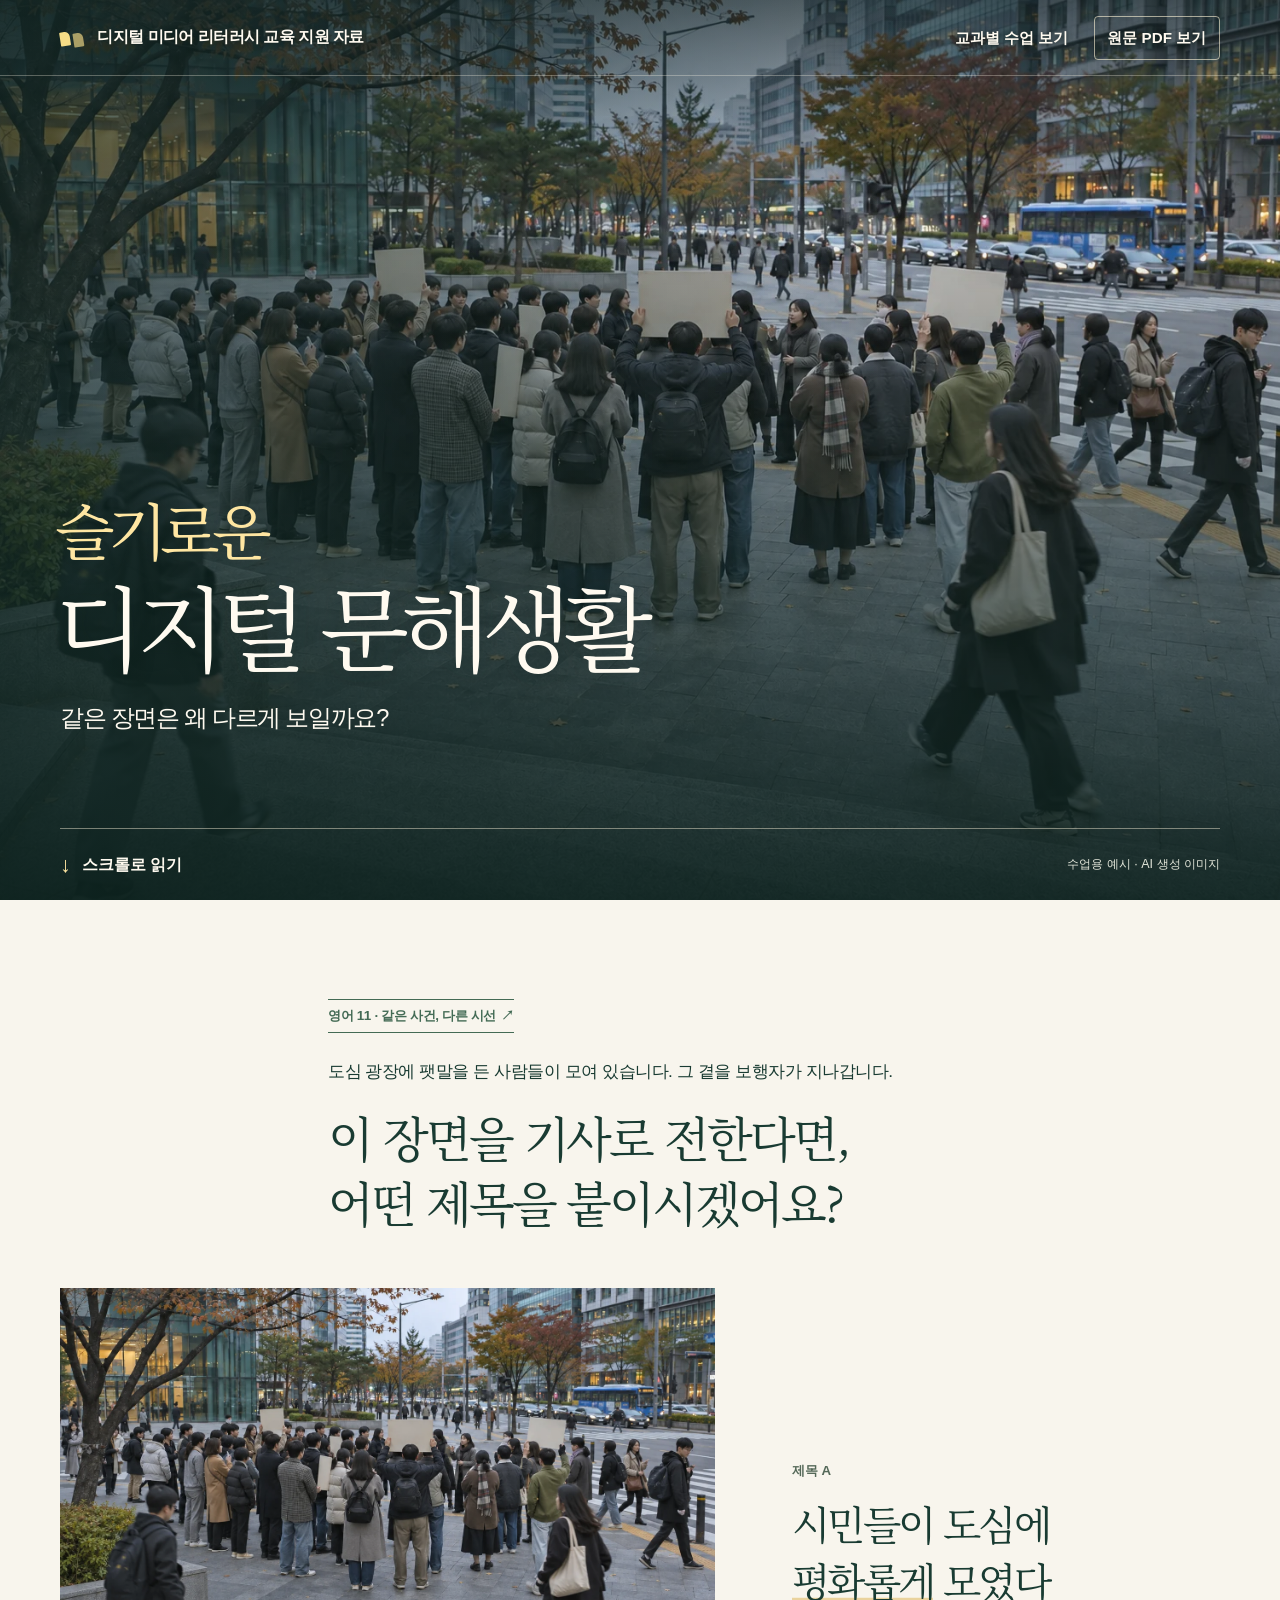
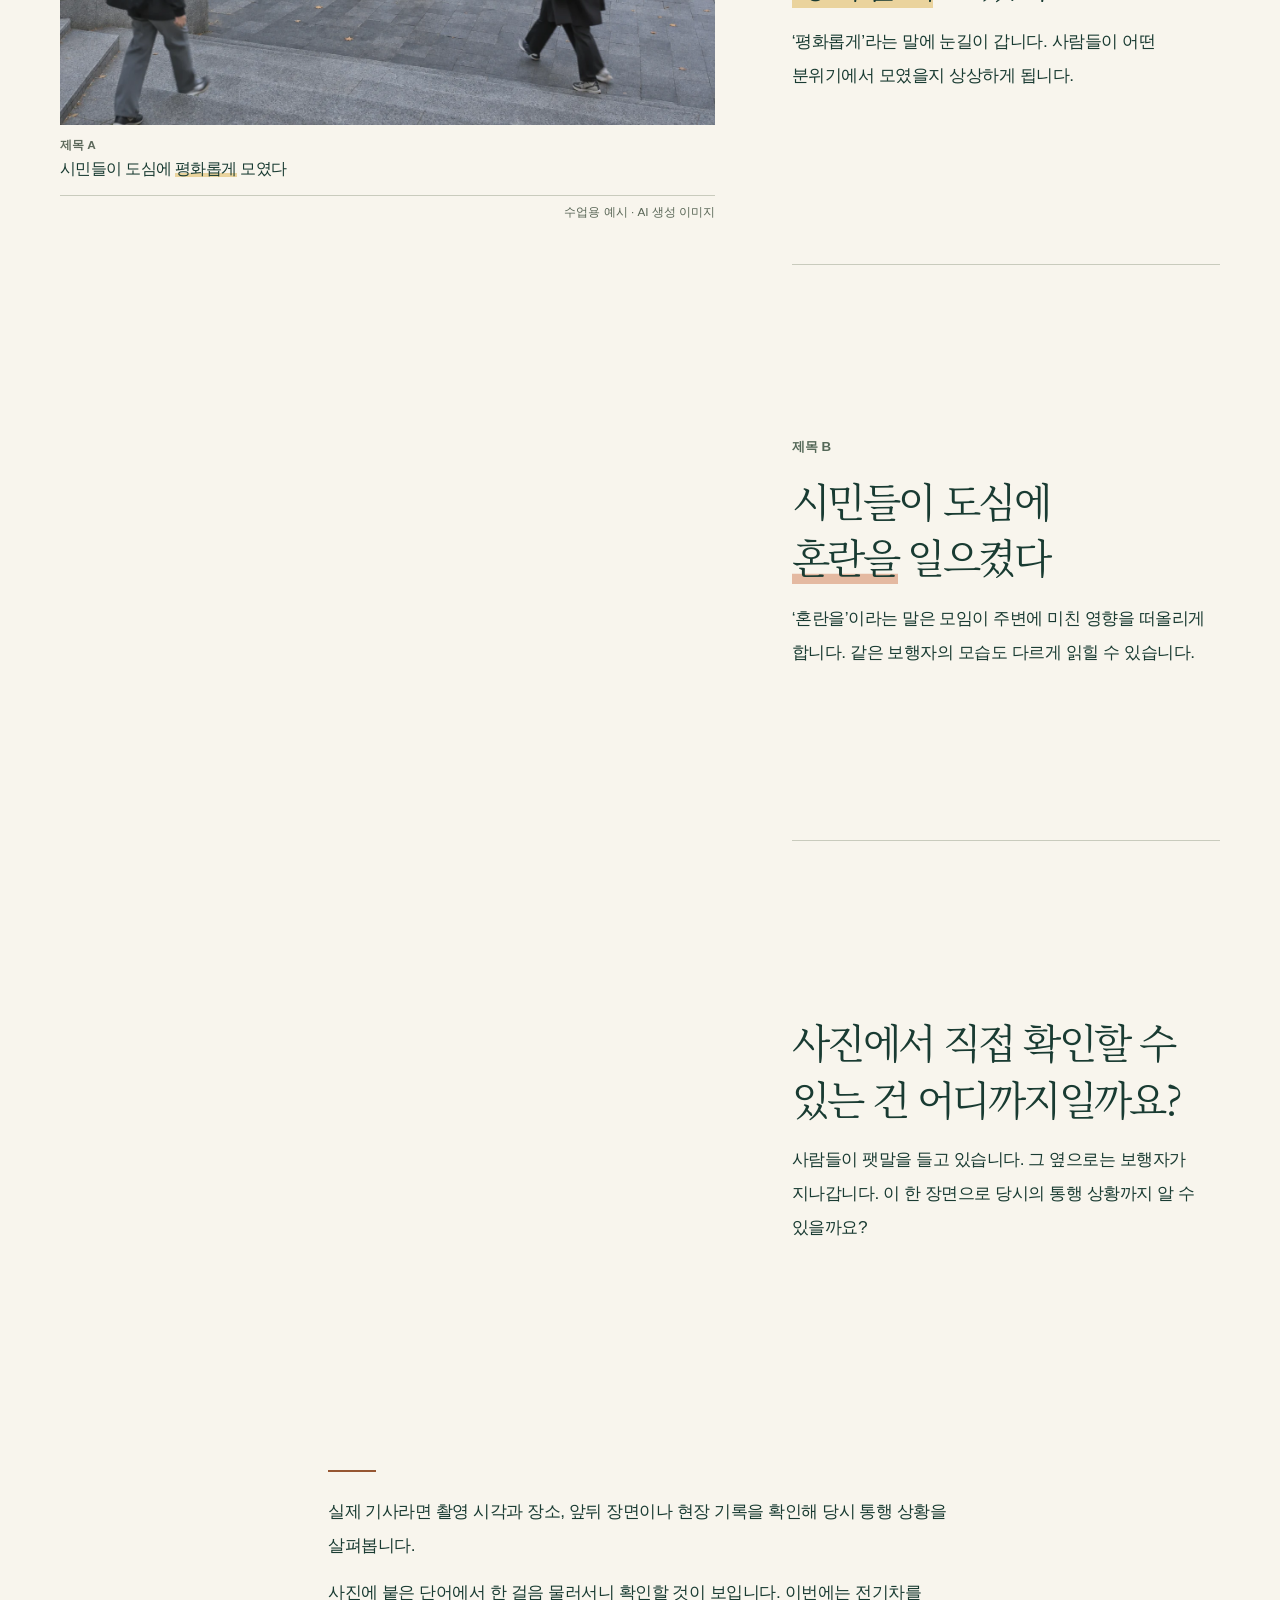
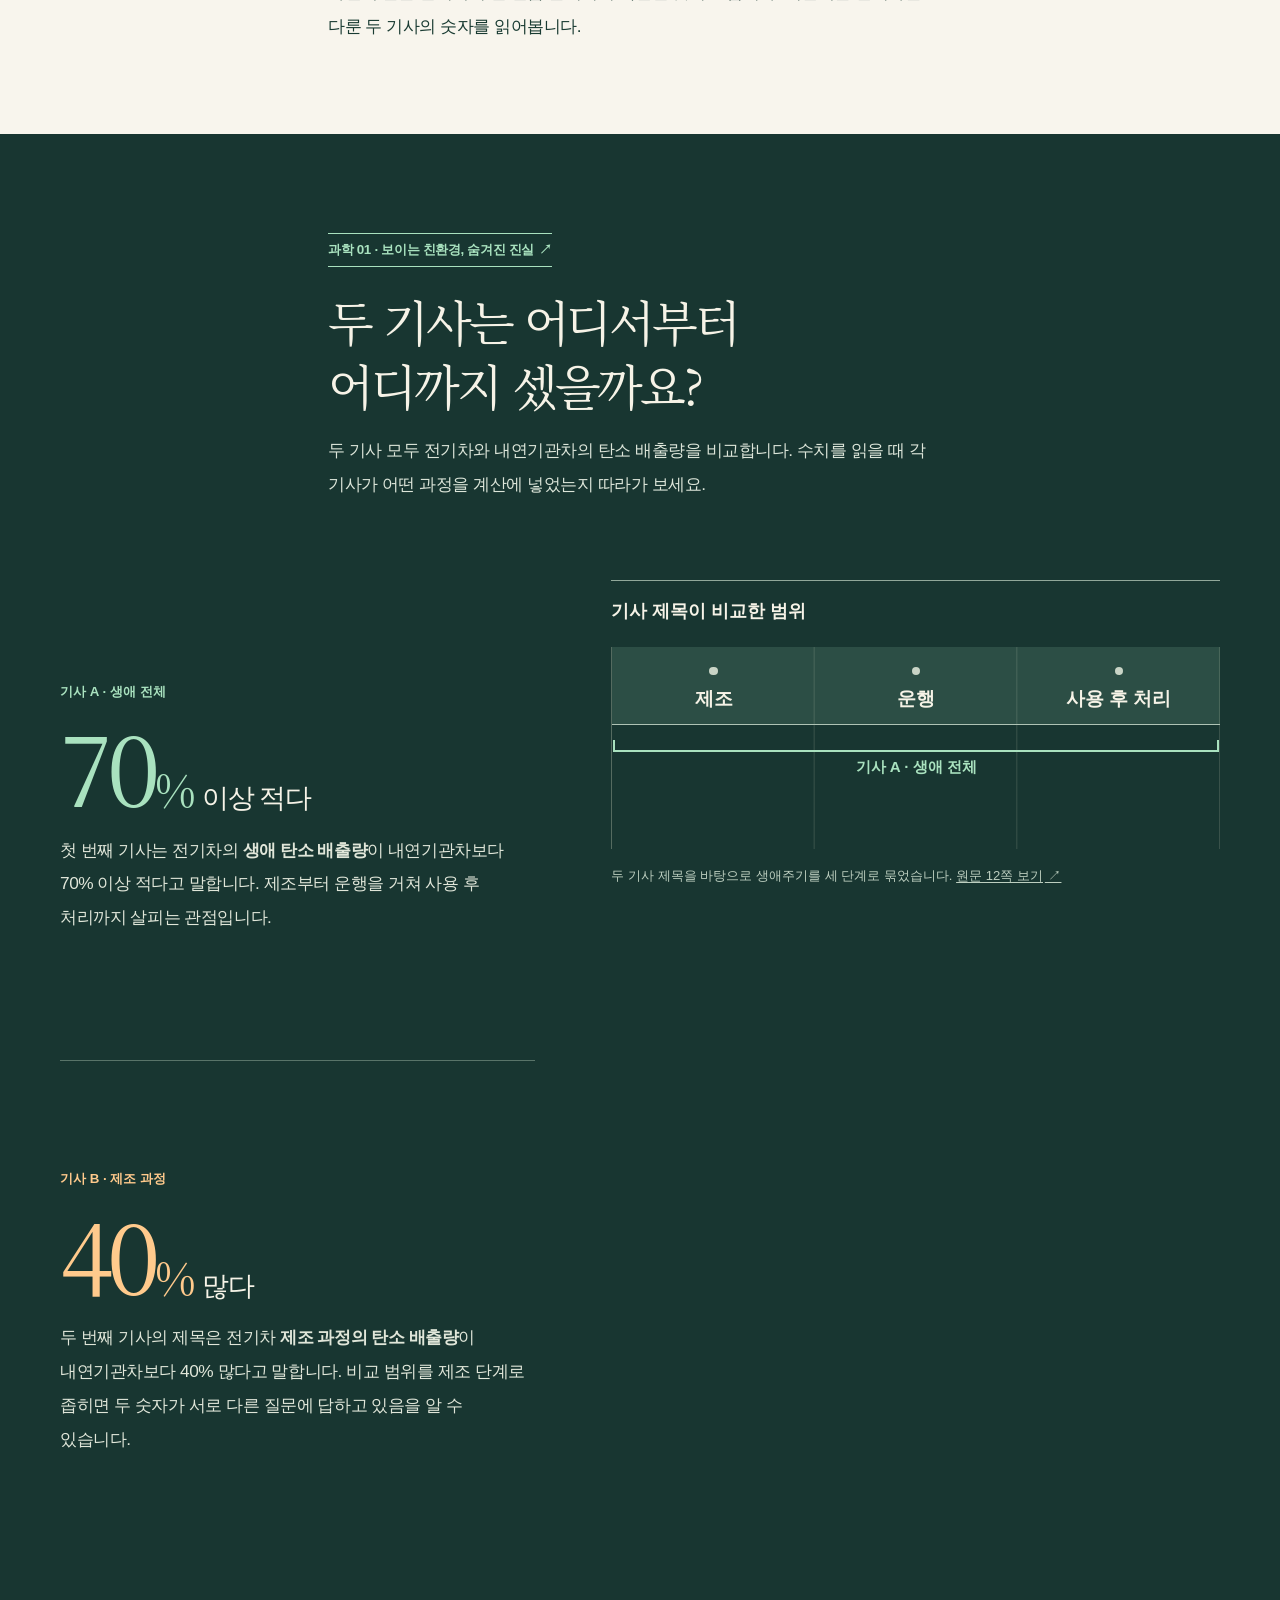
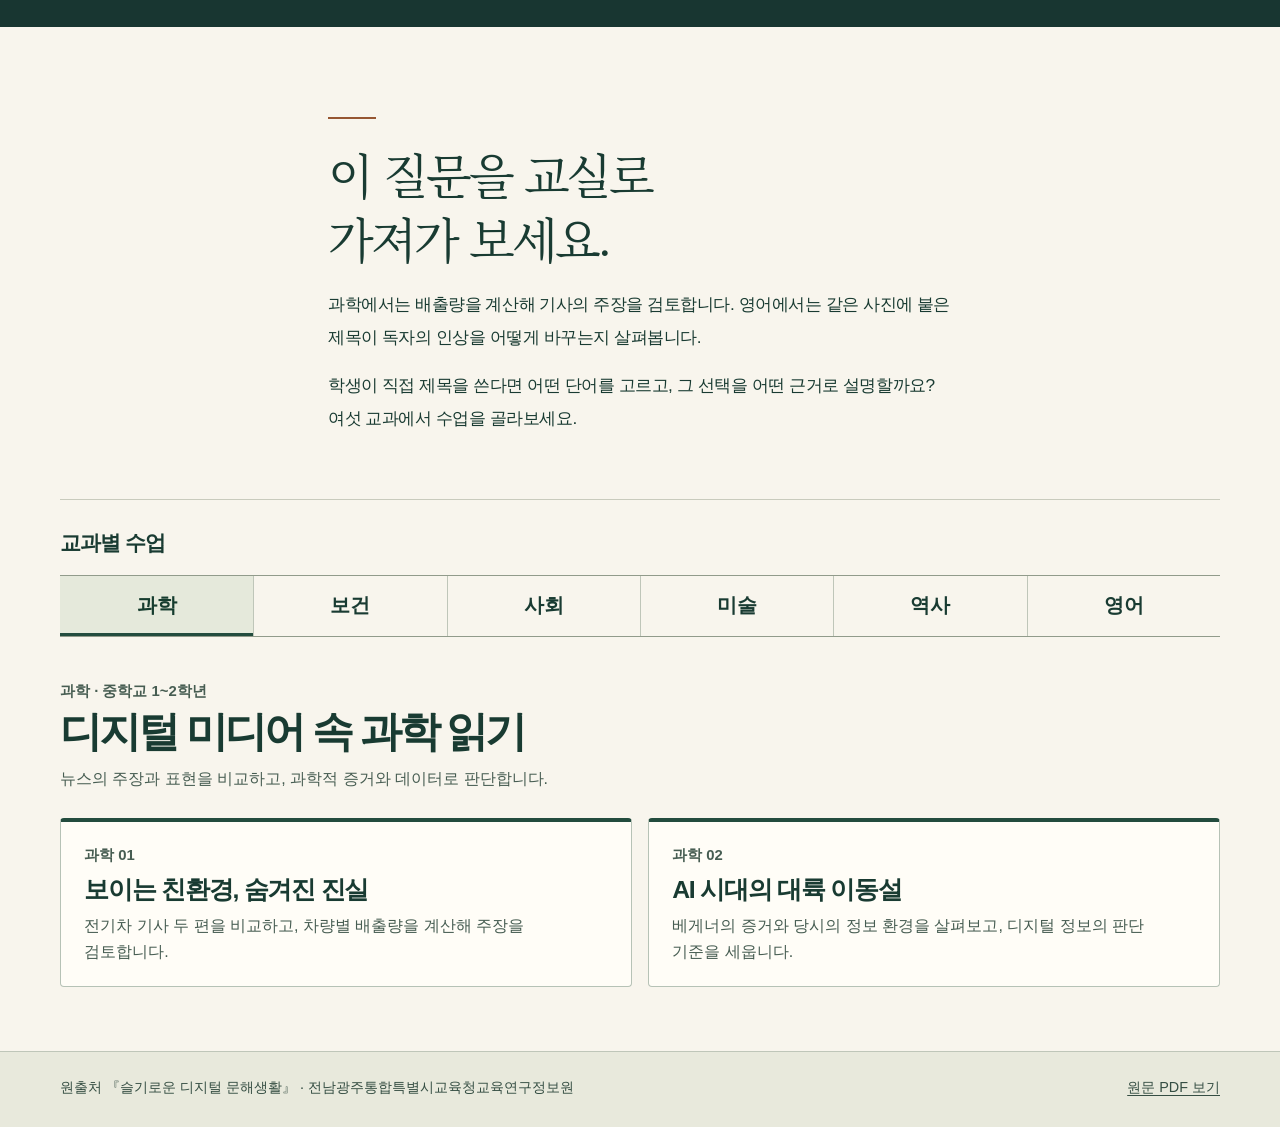
==== commit fbfa55a5: "사진의 두 제목과 전기차 기사를 따라 읽는 스크롤리텔링 도입부" ====
--- a/index.html
+++ b/index.html
@@ -3,215 +3,239 @@
 <head>
   <meta charset="utf-8">
   <meta name="viewport" content="width=device-width, initial-scale=1">
-  <meta name="theme-color" content="#11262c">
+  <meta name="theme-color" content="#152925">
   <meta name="description" content="과학·보건·사회·미술·역사·영어 6개 교과의 디지털 미디어 리터러시 수업 12편.">
   <title>슬기로운 디지털 문해생활</title>
   <link rel="stylesheet" href="assets/style.css">
-  <link rel="stylesheet" href="assets/story.css">
+  <link rel="stylesheet" href="assets/story.css?v=2">
   <link rel="preload" as="image" href="assets/hero.webp">
-  <script src="assets/site.js" defer></script>
+  <link rel="preload" as="font" href="assets/fonts/myeongjo.woff" type="font/woff" crossorigin>
+  <script src="assets/site.js?v=2" defer></script>
 </head>
-<body>
+<body class="webzine">
 <a class="skip-link" href="#subjects">교과별 수업으로 이동</a>
-<div class="home-story" data-story>
-  <div class="story-stage" data-story-stage>
-    <header class="site-header">
-      <div class="shell header-row">
-        <a class="brand" href="index.html"><span class="brand-mark" aria-hidden="true"></span>디지털 미디어 리터러시 교육 지원 자료</a>
-        <nav class="header-links" aria-label="주 메뉴">
-          <a href="#subjects">교과별 수업</a>
-          <a class="pdf-button" href="https://drive.google.com/file/d/1oHFbGTHitLCZoC8ndZX6Gexwn5Ip-Q_L/view?usp=drivesdk" target="_blank" rel="noopener noreferrer">원문 PDF 보기</a>
-        </nav>
-      </div>
-    </header>
-    <figure class="story-photo">
-      <img src="assets/hero.webp" width="1536" height="1024"
-           alt="도심 광장에 모여 팻말을 든 사람들과 주변을 지나는 보행자" fetchpriority="high">
-      <figcaption>수업용 예시 · AI 생성 이미지</figcaption>
-      <div class="photo-headline" aria-hidden="true" data-photo-headline></div>
-      <div class="photo-evidence" aria-hidden="true">
-        <span class="photo-point photo-point--group"><span>팻말을 든 사람들</span></span>
-        <span class="photo-point photo-point--walker" data-reveal-at="0.67"><span>지나가는 보행자</span></span>
-      </div>
-    </figure>
-    <div class="shell story-panels">
-      <section class="story-panel story-opening" data-scene="opening" aria-labelledby="story-title">
-        <div class="story-copy">
-          <h1 class="hero-title" id="story-title"><span>슬기로운</span> 디지털 문해생활</h1>
-          <p class="hero-question">같은 장면은 왜 다르게 보일까요?</p>
-          <p class="hero-lead">정보의 출처와 근거를 살피고, 여러 관점을 비교하며 책임 있게 표현하는 힘을 기릅니다.</p>
-          <a class="primary-button" href="#subjects">교과별 수업 보기</a>
+<header class="cover" aria-labelledby="cover-title">
+  <img class="cover-image" src="assets/hero.webp" width="1536" height="1024"
+       alt="도심 광장에 팻말을 든 사람들이 모여 있고, 그 곁을 보행자가 지나간다." fetchpriority="high">
+  <div class="cover-shade" aria-hidden="true"></div>
+  <div class="cover-veil" aria-hidden="true"></div>
+  <div class="site-header">
+    <div class="shell header-row">
+      <a class="brand" href="index.html"><span class="brand-mark" aria-hidden="true"></span>디지털 미디어 리터러시 교육 지원 자료</a>
+      <nav class="header-links" aria-label="주 메뉴">
+      <a href="#subjects">교과별 수업 보기</a>
+        <a class="pdf-button" href="https://drive.google.com/file/d/1oHFbGTHitLCZoC8ndZX6Gexwn5Ip-Q_L/view?usp=drivesdk" target="_blank" rel="noopener noreferrer">원문 PDF 보기</a>
+      </nav>
+    </div>
+  </div>
+  <div class="shell cover-copy">
+    <h1 class="display" id="cover-title"><span>슬기로운</span> 디지털 문해생활</h1>
+    <p>같은 장면은 왜 다르게 보일까요?</p>
+  </div>
+  <div class="shell cover-foot">
+    <a href="#opening" class="begin-reading"><span aria-hidden="true">↓</span> 스크롤로 읽기</a>
+    <small>수업용 예시 · AI 생성 이미지</small>
+  </div>
+</header>
+
+<main>
+  <article aria-labelledby="cover-title">
+    <section class="photo-chapter" aria-labelledby="photo-title">
+      <div class="reading-column chapter-intro" id="opening">
+        <a class="lesson-ref" href="lessons/english-11.html">영어 11 · 같은 사건, 다른 시선<span aria-hidden="true"> ↗</span></a>
+        <p>도심 광장에 팻말을 든 사람들이 모여 있습니다. 그 곁을 보행자가 지나갑니다.</p>
+        <h2 class="display" id="photo-title">이 장면을 기사로 전한다면,<br>어떤 제목을 붙이시겠어요?</h2>
+      </div>
+      <div class="shell story-spread photo-spread" data-scroll-story>
+        <figure class="story-visual photo-plate">
+          <div class="photo-frame">
+            <img src="assets/hero.webp" width="1536" height="1024"
+                 alt="광장 가운데 사람들이 빈 팻말을 들고 서 있다. 오른쪽에는 횡단보도를 지나는 사람이 보인다.">
+            <div class="photo-marks" aria-hidden="true">
+              <span class="photo-mark placard"><span>팻말을 든 사람들</span></span>
+              <span class="photo-mark passerby"><span>지나가는 보행자</span></span>
+            </div>
+          </div>
+          <div class="caption-pair" aria-hidden="true">
+            <div class="caption-a"><b>제목 A</b><span>시민들이 도심에 <em>평화롭게</em> 모였다</span></div>
+            <div class="caption-b"><b>제목 B</b><span>시민들이 도심에 <em>혼란을</em> 일으켰다</span></div>
+          </div>
+          <figcaption>수업용 예시 · AI 생성 이미지</figcaption>
+        </figure>
+        <div class="story-text">
+          <div class="story-step" data-step="title-a">
+            <p class="step-label">제목 A</p>
+            <blockquote class="display">시민들이 도심에 <em>평화롭게</em> 모였다</blockquote>
+            <p>‘평화롭게’라는 말에 눈길이 갑니다. 사람들이 어떤 분위기에서 모였을지 상상하게 됩니다.</p>
+          </div>
+          <div class="story-step" data-step="title-b">
+            <p class="step-label">제목 B</p>
+            <blockquote class="display">시민들이 도심에 <em>혼란을</em> 일으켰다</blockquote>
+            <p>‘혼란을’이라는 말은 모임이 주변에 미친 영향을 떠올리게 합니다. 같은 보행자의 모습도 다르게 읽힐 수 있습니다.</p>
+          </div>
+          <div class="story-step" data-step="evidence">
+            <h3 class="display">사진에서 직접 확인할 수 있는 건 어디까지일까요?</h3>
+            <p>사람들이 팻말을 들고 있습니다. 그 옆으로는 보행자가 지나갑니다. 이 한 장면으로 당시의 통행 상황까지 알 수 있을까요?</p>
+          </div>
         </div>
-      </section>
-      <section class="story-panel story-headlines" data-scene="headlines" aria-labelledby="headlines-title">
-        <div class="story-copy">
-          <h2 id="headlines-title">같은 사진,<br> 두 개의 제목</h2>
-          <p class="story-lead">제목에 쓰인 말이 사진의 분위기를 어떻게 바꾸는지 살펴보세요.</p>
-          <div class="headline-choices" role="group" aria-label="사진에 붙일 제목">
-            <button class="headline-choice" type="button" data-headline="a" aria-pressed="true">
-              <small>제목 A</small><span>시민들이 도심에 <strong>평화롭게</strong> 모였다</span>
-            </button>
-            <button class="headline-choice" type="button" data-headline="b" aria-pressed="false">
-              <small>제목 B</small><span>시민들이 도심에 <strong>혼란을</strong> 일으켰다</span>
-            </button>
-          </div>
-          <p class="headline-next">스크롤을 더 내리면 제목 B가 나타납니다.</p>
-          <p class="visually-hidden" aria-live="polite" data-headline-status></p>
+      </div>
+      <div class="reading-column bridge">
+        <p>실제 기사라면 촬영 시각과 장소, 앞뒤 장면이나 현장 기록을 확인해 당시 통행 상황을 살펴봅니다.</p>
+        <p>사진에 붙은 단어에서 한 걸음 물러서니 확인할 것이 보입니다. 이번에는 전기차를 다룬 두 기사의 숫자를 읽어봅니다.</p>
+      </div>
+    </section>
+
+    <section class="science-chapter" aria-labelledby="scope-title">
+      <div class="reading-column chapter-intro">
+        <a class="lesson-ref" href="lessons/science-01.html">과학 01 · 보이는 친환경, 숨겨진 진실<span aria-hidden="true"> ↗</span></a>
+        <h2 class="display" id="scope-title">두 기사는 어디서부터<br>어디까지 셌을까요?</h2>
+        <p>두 기사 모두 전기차와 내연기관차의 탄소 배출량을 비교합니다. 수치를 읽을 때 각 기사가 어떤 과정을 계산에 넣었는지 따라가 보세요.</p>
+      </div>
+      <div class="shell story-spread scope-spread" data-scroll-story>
+        <figure class="story-visual scope-plate">
+          <figcaption>기사 제목이 비교한 범위</figcaption>
+          <div class="scope-chart" role="img" aria-label="기사 A는 제조, 운행, 사용 후 처리를 아우르는 생애 전체를 비교하고, 기사 B는 제조 과정만 비교합니다.">
+            <div class="stage-track" aria-hidden="true">
+              <span>제조</span><span>운행</span><span>사용 후 처리</span>
+            </div>
+            <div class="scope-range whole-life" aria-hidden="true"><span>기사 A · 생애 전체</span></div>
+            <div class="scope-range manufacturing" aria-hidden="true"><span>기사 B · 제조 과정</span></div>
+          </div>
+          <p class="scope-source">두 기사 제목을 바탕으로 생애주기를 세 단계로 묶었습니다. <a href="https://drive.google.com/file/d/1oHFbGTHitLCZoC8ndZX6Gexwn5Ip-Q_L/view?usp=drivesdk#page=12" target="_blank" rel="noopener noreferrer">원문 12쪽 보기<span aria-hidden="true"> ↗</span></a></p>
+        </figure>
+        <div class="story-text">
+          <div class="story-step" data-step="life">
+            <p class="step-label">기사 A · 생애 전체</p>
+            <blockquote><span class="claim-number display">70<small>%</small></span> <span class="claim-change">이상 적다</span></blockquote>
+            <p>첫 번째 기사는 전기차의 <strong>생애 탄소 배출량</strong>이 내연기관차보다 70% 이상 적다고 말합니다. 제조부터 운행을 거쳐 사용 후 처리까지 살피는 관점입니다.</p>
+          </div>
+          <div class="story-step" data-step="manufacture">
+            <p class="step-label">기사 B · 제조 과정</p>
+            <blockquote><span class="claim-number display">40<small>%</small></span> <span class="claim-change">많다</span></blockquote>
+            <p>두 번째 기사의 제목은 전기차 <strong>제조 과정의 탄소 배출량</strong>이 내연기관차보다 40% 많다고 말합니다. 비교 범위를 제조 단계로 좁히면 두 숫자가 서로 다른 질문에 답하고 있음을 알 수 있습니다.</p>
+          </div>
         </div>
-      </section>
-      <section class="story-panel story-evidence" data-scene="evidence" aria-labelledby="evidence-title">
-        <div class="story-copy">
-          <h2 id="evidence-title">사진에서 어디까지<br> 확인할 수 있을까요?</h2>
-          <dl class="evidence-notes">
-            <div>
-              <dt>사진에서 보이는 것</dt>
-              <dd>팻말을 든 사람들이 모여 있고, 그 주변을 보행자가 지나갑니다.</dd>
-            </div>
-            <div data-reveal-at="0.67">
-              <dt>더 확인할 것</dt>
-              <dd>실제 기사라면 언제 어디에서 누가 촬영했는지, 당시 통행에 어떤 영향이 있었는지 확인합니다.</dd>
-            </div>
-          </dl>
-        </div>
-      </section>
-      <section class="story-panel story-teach" data-scene="teach" aria-labelledby="teach-title">
-        <div class="story-copy">
-          <h2 id="teach-title">교실에서 기르는<br> 디지털 문해력</h2>
-          <p class="story-lead">사진을 읽을 때 던진 질문을 과학부터 영어까지, 여섯 교과 수업에서 이어갑니다.</p>
-          <a class="primary-button" href="#subjects">교과별 수업 보기</a>
-        </div>
-        <dl class="story-takeaways">
-          <div><dt>출처를 묻기</dt><dd>누가 어떤 맥락에서 만들었을까요?</dd></div>
-          <div data-reveal-at="0.85"><dt>근거로 판단하기</dt><dd>무엇을 확인했고 무엇을 더 알아봐야 할까요?</dd></div>
-          <div data-reveal-at="0.91"><dt>책임 있게 표현하기</dt><dd>내가 제목을 붙인다면 어떤 말과 근거를 쓸까요?</dd></div>
-        </dl>
-      </section>
-    </div>
-    <div class="shell story-controls">
-      <div class="story-progress" aria-hidden="true"><span></span></div>
-      <div class="story-control-row">
-        <span class="story-scroll-label">스크롤로 읽기</span>
-        <nav class="story-steps" aria-label="첫 화면 장면 이동">
-          <button type="button" data-story-jump="opening">사진</button>
-          <button type="button" data-story-jump="headlines">제목</button>
-          <button type="button" data-story-jump="evidence">근거</button>
-          <button type="button" data-story-jump="teach">수업</button>
-        </nav>
-      </div>
-    </div>
-  </div>
-</div>
-<main class="shell school-index" id="subjects">
-  <h2 class="subject-label">교과별 수업</h2>
-  <nav class="subject-menu" aria-label="교과 선택" data-subject-menu>
+      </div>
+    </section>
+
+    <section class="reading-column classroom" aria-labelledby="classroom-title">
+      <h2 class="display" id="classroom-title">이 질문을 교실로<br>가져가 보세요.</h2>
+      <p>과학에서는 배출량을 계산해 기사의 주장을 검토합니다. 영어에서는 같은 사진에 붙은 제목이 독자의 인상을 어떻게 바꾸는지 살펴봅니다.</p>
+      <p>학생이 직접 제목을 쓴다면 어떤 단어를 고르고, 그 선택을 어떤 근거로 설명할까요? 여섯 교과에서 수업을 골라보세요.</p>
+    </section>
+  </article>
+  <section class="shell school-index" id="subjects" aria-labelledby="subjects-title">
+    <h2 class="subject-label" id="subjects-title">교과별 수업</h2>
+    <nav class="subject-menu" aria-label="교과 선택" data-subject-menu>
       <a href="#science" data-subject="science" aria-controls="science">과학</a>
       <a href="#health" data-subject="health" aria-controls="health">보건</a>
       <a href="#social" data-subject="social" aria-controls="social">사회</a>
       <a href="#art" data-subject="art" aria-controls="art">미술</a>
       <a href="#history" data-subject="history" aria-controls="history">역사</a>
       <a href="#english" data-subject="english" aria-controls="english">영어</a>
-  </nav>
-  <section class="course" id="science" aria-labelledby="science-title" data-subject-panel>
-    <p class="course-kicker">과학 · 중학교 1~2학년</p>
-    <h3 id="science-title">디지털 미디어 속 과학 읽기</h3>
-    <p class="course-description">뉴스의 주장과 표현을 비교하고, 과학적 증거와 데이터로 판단합니다.</p>
-    <div class="project-grid">
-      <a class="project-card" href="lessons/science-01.html">
-        <span class="lesson-code">과학 01</span>
-        <strong>보이는 친환경, 숨겨진 진실</strong>
-        <p>전기차 기사 두 편을 비교하고, 차량별 배출량을 계산해 주장을 검토합니다.</p>
-      </a>
-      <a class="project-card" href="lessons/science-02.html">
-        <span class="lesson-code">과학 02</span>
-        <strong>AI 시대의 대륙 이동설</strong>
-        <p>베게너의 증거와 당시의 정보 환경을 살펴보고, 디지털 정보의 판단 기준을 세웁니다.</p>
-      </a>
-    </div>
-  </section>
-  <section class="course" id="health" aria-labelledby="health-title" data-subject-panel>
-    <p class="course-kicker">보건 · 중학교 2학년</p>
-    <h3 id="health-title">건강 정보, 믿어도 될까</h3>
-    <p class="course-description">건강·약물 정보의 신뢰성과 AI 이미지에 반영된 고정관념을 살펴봅니다.</p>
-    <div class="project-grid">
-      <a class="project-card" href="lessons/health-03.html">
-        <span class="lesson-code">보건 03</span>
-        <strong>AI 시대, 약물 정보를 읽는 힘을 기르다</strong>
-        <p>AI 답변과 광고의 근거를 공공기관 자료와 대조하고, 건강정보를 검증하는 콘텐츠를 만듭니다.</p>
-      </a>
-      <a class="project-card" href="lessons/health-04.html">
-        <span class="lesson-code">보건 04</span>
-        <strong>AI가 보여주는 ‘나다움’은 진짜일까?</strong>
-        <p>AI의 인물 이미지에서 반복되는 표현을 찾고, 다양성을 반영해 프롬프트를 고칩니다.</p>
-      </a>
-    </div>
-  </section>
-  <section class="course" id="social" aria-labelledby="social-title" data-subject-panel>
-    <p class="course-kicker">사회 · 중학교 2~3학년</p>
-    <h3 id="social-title">미디어가 만드는 여론</h3>
-    <p class="course-description">지역에 대한 표현이 퍼지는 방식과 추천 화면이 정보를 고르는 방식을 탐구합니다.</p>
-    <div class="project-grid">
-      <a class="project-card" href="lessons/social-05.html">
-        <span class="lesson-code">사회 05</span>
-        <strong>우리 지역, 우리의 언어</strong>
-        <p>지역 혐오 표현의 배경을 탐구하고, 존중하는 언어로 바꿔 쓰며 캠페인을 기획합니다.</p>
-      </a>
-      <a class="project-card" href="lessons/social-06.html">
-        <span class="lesson-code">사회 06</span>
-        <strong>알고리즘의 감옥</strong>
-        <p>추천 콘텐츠가 어떻게 변하는지 관찰하고, 미디어 소비 습관을 기록해 성찰합니다.</p>
-      </a>
-    </div>
-  </section>
-  <section class="course" id="art" aria-labelledby="art-title" data-subject-panel>
-    <p class="course-kicker">미술 · 중학교 1~3학년</p>
-    <h3 id="art-title">이미지의 진실과 거짓</h3>
-    <p class="course-description">AI 이미지와 추천 화면을 시각 언어로 읽고, 새로운 이미지와 데이터 자화상을 만듭니다.</p>
-    <div class="project-grid">
-      <a class="project-card" href="lessons/art-07.html">
-        <span class="lesson-code">미술 07</span>
-        <strong>AI는 왜 비슷한 이미지를 만들까?</strong>
-        <p>여러 AI 이미지의 색·구도·상징을 비교하고, 다른 관점으로 미래 학교를 표현합니다.</p>
-      </a>
-      <a class="project-card" href="lessons/art-08.html">
-        <span class="lesson-code">미술 08</span>
-        <strong>보이는 나, 기록되는 나</strong>
-        <p>검색·시청·반응이 남기는 흔적을 살피고, 색과 형태로 데이터 자화상을 만듭니다.</p>
-      </a>
-    </div>
-  </section>
-  <section class="course" id="history" aria-labelledby="history-title" data-subject-panel>
-    <p class="course-kicker">역사 · 중학교 3학년~고등학교 1학년</p>
-    <h3 id="history-title">과거를 둘러싼 디지털 기록</h3>
-    <p class="course-description">역사 기사와 이미지의 출처·맥락을 살피고, 근거를 갖춰 바로잡거나 해설합니다.</p>
-    <div class="project-grid">
-      <a class="project-card" href="lessons/history-09.html">
-        <span class="lesson-code">역사 09</span>
-        <strong>역사 속 가짜 뉴스 바로잡기</strong>
-        <p>4·19 혁명과 5·18 민주화운동 관련 보도를 사료와 대조하고 정정 콘텐츠를 만듭니다.</p>
-      </a>
-      <a class="project-card" href="lessons/history-10.html">
-        <span class="lesson-code">역사 10</span>
-        <strong>디지털 역사 이미지 바로 읽기</strong>
-        <p>피난민 사진, 새마을운동 포스터, 5·18 이미지를 비교해 출처가 담긴 해설을 씁니다.</p>
-      </a>
-    </div>
-  </section>
-  <section class="course" id="english" aria-labelledby="english-title" data-subject-panel>
-    <p class="course-kicker">영어 · 중학교 3학년~고등학교 1학년</p>
-    <h3 id="english-title">영어로 읽는 디지털 세상</h3>
-    <p class="course-description">영어 뉴스의 관점을 비교하고, 온라인에서 이견을 존중하며 표현하는 연습을 합니다.</p>
-    <div class="project-grid">
-      <a class="project-card" href="lessons/english-11.html">
-        <span class="lesson-code">영어 11</span>
-        <strong>같은 사건, 다른 시선</strong>
-        <p>같은 사진에 붙은 두 제목을 읽고, 스마트폰 사용을 다룬 영어 기사의 관점을 비교합니다.</p>
-      </a>
-      <a class="project-card" href="lessons/english-12.html">
-        <span class="lesson-code">영어 12</span>
-        <strong>온라인 소통과 디지털 예절</strong>
-        <p>영어 댓글을 존중의 표현으로 고쳐 쓰고, 온라인 토론방 역할극에서 연습합니다.</p>
-      </a>
-    </div>
+    </nav>
+    <section class="course" id="science" aria-labelledby="science-title" data-subject-panel>
+      <p class="course-kicker">과학 · 중학교 1~2학년</p>
+      <h3 id="science-title">디지털 미디어 속 과학 읽기</h3>
+      <p class="course-description">뉴스의 주장과 표현을 비교하고, 과학적 증거와 데이터로 판단합니다.</p>
+      <div class="project-grid">
+        <a class="project-card" href="lessons/science-01.html">
+          <span class="lesson-code">과학 01</span>
+          <strong>보이는 친환경, 숨겨진 진실</strong>
+          <p>전기차 기사 두 편을 비교하고, 차량별 배출량을 계산해 주장을 검토합니다.</p>
+        </a>
+        <a class="project-card" href="lessons/science-02.html">
+          <span class="lesson-code">과학 02</span>
+          <strong>AI 시대의 대륙 이동설</strong>
+          <p>베게너의 증거와 당시의 정보 환경을 살펴보고, 디지털 정보의 판단 기준을 세웁니다.</p>
+        </a>
+      </div>
+    </section>
+    <section class="course" id="health" aria-labelledby="health-title" data-subject-panel>
+      <p class="course-kicker">보건 · 중학교 2학년</p>
+      <h3 id="health-title">건강 정보, 믿어도 될까</h3>
+      <p class="course-description">건강·약물 정보의 신뢰성과 AI 이미지에 반영된 고정관념을 살펴봅니다.</p>
+      <div class="project-grid">
+        <a class="project-card" href="lessons/health-03.html">
+          <span class="lesson-code">보건 03</span>
+          <strong>AI 시대, 약물 정보를 읽는 힘을 기르다</strong>
+          <p>AI 답변과 광고의 근거를 공공기관 자료와 대조하고, 건강정보를 검증하는 콘텐츠를 만듭니다.</p>
+        </a>
+        <a class="project-card" href="lessons/health-04.html">
+          <span class="lesson-code">보건 04</span>
+          <strong>AI가 보여주는 ‘나다움’은 진짜일까?</strong>
+          <p>AI의 인물 이미지에서 반복되는 표현을 찾고, 다양성을 반영해 프롬프트를 고칩니다.</p>
+        </a>
+      </div>
+    </section>
+    <section class="course" id="social" aria-labelledby="social-title" data-subject-panel>
+      <p class="course-kicker">사회 · 중학교 2~3학년</p>
+      <h3 id="social-title">미디어가 만드는 여론</h3>
+      <p class="course-description">지역에 대한 표현이 퍼지는 방식과 추천 화면이 정보를 고르는 방식을 탐구합니다.</p>
+      <div class="project-grid">
+        <a class="project-card" href="lessons/social-05.html">
+          <span class="lesson-code">사회 05</span>
+          <strong>우리 지역, 우리의 언어</strong>
+          <p>지역 혐오 표현의 배경을 탐구하고, 존중하는 언어로 바꿔 쓰며 캠페인을 기획합니다.</p>
+        </a>
+        <a class="project-card" href="lessons/social-06.html">
+          <span class="lesson-code">사회 06</span>
+          <strong>알고리즘의 감옥</strong>
+          <p>추천 콘텐츠가 어떻게 변하는지 관찰하고, 미디어 소비 습관을 기록해 성찰합니다.</p>
+        </a>
+      </div>
+    </section>
+    <section class="course" id="art" aria-labelledby="art-title" data-subject-panel>
+      <p class="course-kicker">미술 · 중학교 1~3학년</p>
+      <h3 id="art-title">이미지의 진실과 거짓</h3>
+      <p class="course-description">AI 이미지와 추천 화면을 시각 언어로 읽고, 새로운 이미지와 데이터 자화상을 만듭니다.</p>
+      <div class="project-grid">
+        <a class="project-card" href="lessons/art-07.html">
+          <span class="lesson-code">미술 07</span>
+          <strong>AI는 왜 비슷한 이미지를 만들까?</strong>
+          <p>여러 AI 이미지의 색·구도·상징을 비교하고, 다른 관점으로 미래 학교를 표현합니다.</p>
+        </a>
+        <a class="project-card" href="lessons/art-08.html">
+          <span class="lesson-code">미술 08</span>
+          <strong>보이는 나, 기록되는 나</strong>
+          <p>검색·시청·반응이 남기는 흔적을 살피고, 색과 형태로 데이터 자화상을 만듭니다.</p>
+        </a>
+      </div>
+    </section>
+    <section class="course" id="history" aria-labelledby="history-title" data-subject-panel>
+      <p class="course-kicker">역사 · 중학교 3학년~고등학교 1학년</p>
+      <h3 id="history-title">과거를 둘러싼 디지털 기록</h3>
+      <p class="course-description">역사 기사와 이미지의 출처·맥락을 살피고, 근거를 갖춰 바로잡거나 해설합니다.</p>
+      <div class="project-grid">
+        <a class="project-card" href="lessons/history-09.html">
+          <span class="lesson-code">역사 09</span>
+          <strong>역사 속 가짜 뉴스 바로잡기</strong>
+          <p>4·19 혁명과 5·18 민주화운동 관련 보도를 사료와 대조하고 정정 콘텐츠를 만듭니다.</p>
+        </a>
+        <a class="project-card" href="lessons/history-10.html">
+          <span class="lesson-code">역사 10</span>
+          <strong>디지털 역사 이미지 바로 읽기</strong>
+          <p>피난민 사진, 새마을운동 포스터, 5·18 이미지를 비교해 출처가 담긴 해설을 씁니다.</p>
+        </a>
+      </div>
+    </section>
+    <section class="course" id="english" aria-labelledby="english-title" data-subject-panel>
+      <p class="course-kicker">영어 · 중학교 3학년~고등학교 1학년</p>
+      <h3 id="english-title">영어로 읽는 디지털 세상</h3>
+      <p class="course-description">영어 뉴스의 관점을 비교하고, 온라인에서 이견을 존중하며 표현하는 연습을 합니다.</p>
+      <div class="project-grid">
+        <a class="project-card" href="lessons/english-11.html">
+          <span class="lesson-code">영어 11</span>
+          <strong>같은 사건, 다른 시선</strong>
+          <p>같은 사진에 붙은 두 제목을 읽고, 스마트폰 사용을 다룬 영어 기사의 관점을 비교합니다.</p>
+        </a>
+        <a class="project-card" href="lessons/english-12.html">
+          <span class="lesson-code">영어 12</span>
+          <strong>온라인 소통과 디지털 예절</strong>
+          <p>영어 댓글을 존중의 표현으로 고쳐 쓰고, 온라인 토론방 역할극에서 연습합니다.</p>
+        </a>
+      </div>
+    </section>
   </section>
 </main>
 <footer class="site-footer">
--- a/assets/story.css
+++ b/assets/story.css
@@ -1,254 +1,352 @@
-.visually-hidden { position: absolute; width: 1px; height: 1px; padding: 0; margin: -1px; border: 0; overflow: hidden; clip-path: inset(50%); white-space: nowrap; }
-.home-story { position: relative; background: var(--night); }
-.story-stage {
-  --story-header: 4.8rem;
-  --story-bottom: 5.3rem;
-  --photo-top: 18%;
-  --photo-bottom: 19%;
-  --photo-left: 45.5%;
-  --photo-side: calc((100% - var(--range)) / 2);
-  --framing: 0;
-  --story-progress: 0;
+@font-face {
+  font-family: "Webzine Myeongjo";
+  src: url("fonts/myeongjo.woff") format("woff");
+  font-style: normal;
+  font-weight: 400;
+  font-display: swap;
+}
+.webzine {
+  --sheet: #f8f5ed;
+  --print: #193b32;
+  --rule: #c9cbbd;
+  --accent: #965632;
+  --dark: #183631;
+  --mint: #a9e2bf;
+  --apricot: #ffca8c;
+  background: var(--sheet);
+  color: var(--print);
+}
+.display {
+  font-family: "Webzine Myeongjo", "Noto Serif CJK KR", "Noto Serif KR", "AppleMyungjo", "Batang", serif;
+  font-weight: 400;
+  letter-spacing: -0.065em;
+  text-wrap: balance;
+}
+.cover {
   position: relative;
   isolation: isolate;
-  background: #142b31;
-  background-image: radial-gradient(ellipse at 82% 25%, #48656640, transparent 66%);
+  overflow: hidden;
+  overflow: clip;
+  display: grid;
+  grid-template-rows: auto 1fr auto;
+  min-height: 100vh;
+  min-height: 100svh;
+  background: #172a28;
   color: #fffaf0;
 }
-.story-stage .site-header { position: relative; z-index: 3; }
-.story-stage :focus-visible { outline-color: #ffebaf; }
-.story-photo {
+.cover-image, .cover-shade, .cover-veil {
   position: absolute;
-  z-index: -1;
-  inset: 0 0 auto;
-  height: calc(var(--story-header) + clamp(28rem, 68svh, 45rem));
+  inset: 0;
+  width: 100%;
+  height: 100%;
+  pointer-events: none;
+}
+.cover-image {
+  z-index: -3;
+  object-fit: cover;
+  object-position: 53% 45%;
+}
+.cover-shade {
+  z-index: -2;
+  background: linear-gradient(0deg, #0c211de8, #10272380 36%, transparent 74%),
+              linear-gradient(95deg, #102623a8, transparent 68%),
+              linear-gradient(180deg, #101e20ad, transparent 23%);
+}
+.cover-veil { background: var(--sheet); opacity: 0; }
+.cover .site-header { border-color: #fff8e94d; }
+.cover .header-row { min-height: 4.7rem; }
+.cover .brand, .cover .header-links { text-shadow: 0 1px 5px #101f1d; }
+.cover .header-links a { display: inline-flex; align-items: center; min-height: 2.75rem; }
+.cover .pdf-button { border-color: #fff5d799; }
+.cover :focus-visible, .science-chapter :focus-visible { outline-color: #ffe09b; }
+.cover-copy {
+  align-self: end;
+  padding-block: 5rem clamp(3.2rem, 10vh, 7.5rem);
+  padding-bottom: clamp(3.2rem, 10svh, 7.5rem);
+}
+.cover-copy h1 {
+  margin-left: -0.05em;
+  font-size: clamp(3.45rem, 7.2vw, 7.25rem);
+  line-height: 1.16;
+  letter-spacing: -0.085em;
+  text-shadow: 0 2px 24px #10211e4d;
+}
+.cover-copy h1 span { display: block; margin-bottom: 0.1em; color: #ffe6a2; font-size: 0.67em; }
+.cover-copy > p { margin-top: 1.3rem; font-size: clamp(1.15rem, 1.85vw, 1.85rem); letter-spacing: -0.055em; }
+.cover-foot {
+  display: flex;
+  align-items: center;
+  justify-content: space-between;
+  gap: 1rem;
+  border-top: 1px solid #f6edd575;
+  min-height: 4.5rem;
+  padding-block: 0.55rem;
+}
+.cover-foot small { font-size: 0.78rem; color: #e2e5d9; }
+.begin-reading { display: inline-flex; align-items: center; gap: 0.68rem; min-height: 2.75rem; font-size: 0.97rem; font-weight: 650; text-decoration: none; }
+.begin-reading span { color: #ffe6a2; font-size: 1.4em; }
+.begin-reading:hover { text-decoration: underline; }
+@supports (animation-timeline: view()) {
+  @media (prefers-reduced-motion: no-preference) {
+    .cover { view-timeline-name: --cover-exit; }
+    .cover-image, .cover-veil {
+      animation: cover-drift linear both;
+      animation-timeline: --cover-exit;
+      animation-range: exit 0% exit 100%;
+    }
+    .cover-veil { animation-name: cover-to-paper; }
+    @keyframes cover-drift { to { transform: translateY(16%); } }
+    @keyframes cover-to-paper { from { opacity: 0; } 45% { opacity: 0.04; } to { opacity: 0.96; } }
+  }
+}
+
+.reading-column { width: min(calc(100% - 3rem), 39rem); margin-inline: auto; }
+.chapter-intro { padding-block: clamp(5rem, 11vh, 8.5rem) clamp(2.5rem, 6vh, 5rem); }
+.lesson-ref {
+  display: inline-block;
+  margin-bottom: 1.35rem;
+  padding: 0.32rem 0;
+  border-block: 1px solid currentColor;
+  color: #446b55;
+  font-size: 0.84rem;
+  font-weight: 700;
+  letter-spacing: -0.025em;
+  text-decoration: none;
+}
+.lesson-ref span, .scope-source a span { margin-left: 0.14em; }
+.lesson-ref:hover, .scope-source a:hover { text-decoration: underline; }
+.reading-column > p, .story-step > p:not(.step-label) {
   margin: 0;
-  overflow: hidden;
-  background: #22383f;
-}
-.story-photo img { position: absolute; inset: 0; width: 100%; height: 100%; object-fit: cover; object-position: center 50%; }
-.story-photo::after {
+  font-size: clamp(1.08rem, 1.35vw, 1.24rem);
+  line-height: 1.95;
+  letter-spacing: -0.027em;
+}
+.reading-column h2, .story-step h3 { line-height: 1.36; }
+.reading-column h2 { font-size: clamp(2.05rem, 3.7vw, 3.8rem); }
+.reading-column p + h2, .reading-column h2 + p { margin-top: 1.05rem; }
+.story-spread {
+  --reading-line: 0.54;
+  display: grid;
+  grid-template-columns: minmax(0, 1.3fr) minmax(0, 0.85fr);
+  gap: clamp(2rem, 6vw, 6rem);
+  align-items: start;
+}
+.story-visual { grid-row: 1; grid-column: 1; margin: 0; min-width: 0; }
+.story-text { grid-row: 1; grid-column: 2; min-width: 0; }
+.story-step {
+  display: flex;
+  flex-direction: column;
+  justify-content: center;
+  align-items: flex-start;
+  padding-block: 1.8rem;
+}
+.story-step + .story-step { border-top: 1px solid var(--rule); }
+.step-label { margin: 0 0 0.85rem; color: #546858; font-size: 0.83rem; font-weight: 750; }
+.story-step blockquote, .story-step h3 { margin: 0 0 1.05rem; font-size: clamp(1.85rem, 3.1vw, 3.1rem); line-height: 1.43; }
+.story-step em, .caption-pair em {
+  font-style: normal;
+  box-shadow: inset 0 -0.26em #ead39d;
+}
+[data-step="title-b"] em, .caption-b em { box-shadow: inset 0 -0.26em #e4b9a1; }
+.photo-frame { position: relative; }
+.photo-frame img { width: 100%; height: auto; }
+.photo-marks, .caption-b { transition: opacity 220ms ease-out; }
+.photo-mark {
+  position: absolute;
+  width: 0.9rem;
+  height: 0.9rem;
+  transform: translate(-50%, -50%);
+  border: 2px solid white;
+  border-radius: 50%;
+  background: #d09846;
+  box-shadow: 0 0 0 4px #132d2c70;
+}
+.photo-mark > span {
+  position: absolute;
+  bottom: calc(100% + 0.63rem);
+  left: 50%;
+  transform: translateX(-50%);
+  padding: 0.23rem 0.53rem;
+  background: #17362ff5;
+  color: white;
+  white-space: nowrap;
+  font-size: clamp(0.69rem, 1vw, 0.84rem);
+  font-weight: 650;
+}
+.photo-mark > span::after { content: ""; position: absolute; bottom: -0.55rem; left: 50%; height: 0.55rem; border-left: 1px solid white; }
+.placard { top: 34%; left: 53%; }
+.passerby { top: 52%; left: 92%; }
+.passerby > span { left: auto; right: -0.75rem; transform: none; }
+.passerby > span::after { left: auto; right: 1.07rem; }
+.caption-pair {
+  display: grid;
+  grid-template-columns: repeat(2, minmax(0, 1fr));
+  gap: 1rem;
+  border-bottom: 1px solid var(--rule);
+  padding: 0.7rem 0 0.85rem;
+}
+.caption-pair > div { display: grid; align-content: start; gap: 0.1rem; }
+.caption-pair b { color: #5d695b; font-size: 0.74rem; }
+.caption-pair span { font-size: clamp(0.83rem, 1.22vw, 1.06rem); line-height: 1.55; letter-spacing: -0.04em; }
+.photo-plate figcaption { margin-top: 0.36rem; text-align: right; color: #596656; font-size: 0.73rem; }
+.photo-spread[data-active="title-a"] .caption-b,
+.photo-spread[data-active]:not([data-active="evidence"]) .photo-marks { opacity: 0; }
+.bridge { padding-block: clamp(2.25rem, 6vh, 4.5rem) clamp(4.5rem, 10vh, 8rem); }
+.bridge::before, .classroom::before { content: ""; display: block; width: 3rem; margin-bottom: 1.45rem; border-top: 2px solid var(--accent); }
+.bridge p + p { margin-top: 0.85rem; }
+
+.science-chapter {
+  --rule: #597469;
+  background: var(--dark);
+  color: #f6f3e7;
+  padding-bottom: clamp(2.5rem, 7vh, 5.5rem);
+}
+.science-chapter .lesson-ref { color: var(--mint); }
+.science-chapter .chapter-intro > p { color: #dce5d9; }
+.scope-spread { grid-template-columns: minmax(0, 0.92fr) minmax(0, 1.18fr); }
+.scope-plate { grid-column: 2; padding-top: 1.5rem; }
+.scope-spread .story-text { grid-column: 1; }
+.scope-plate figcaption { border-top: 1px solid #91a89a; padding-top: 1rem; font-size: 1.12rem; font-weight: 700; }
+.scope-chart {
+  position: relative;
+  isolation: isolate;
+  margin: 1.3rem 0 1rem;
+  background-image: linear-gradient(to right, transparent calc(100% - 1px), #ecebd329 0);
+  background-size: calc(100% / 3) 100%;
+  border-left: 1px solid #ecebd329;
+  padding-bottom: 0.4rem;
+}
+.stage-track { display: grid; position: relative; grid-template-columns: repeat(3, minmax(0, 1fr)); }
+.stage-track::before {
   content: "";
   position: absolute;
   inset: 0;
-  z-index: 1;
-  background: linear-gradient(90deg, #0d2129fa, #12272de0 26%, #182a3090 43%, transparent 72%),
-              linear-gradient(0deg, #0b2129ca, transparent 40%),
-              linear-gradient(180deg, #0b222fa6, transparent 26%);
-  opacity: calc(1 - var(--framing));
-}
-.story-photo figcaption {
-  position: absolute;
-  z-index: 3;
-  bottom: 0.6rem;
-  right: 0.8rem;
-  border-radius: 3px;
-  padding: 0.2rem 0.47rem;
-  background: #11262de6;
-  color: #f4f0e5;
-  font-size: 0.82rem;
-}
-.photo-headline, .photo-evidence { display: none; }
-.story-panel { position: relative; padding-block: 2.75rem; }
-.story-panel + .story-panel { border-top: 1px solid #e8dfbd3b; }
-.story-opening { display: flex; align-items: center; min-height: clamp(28rem, 68svh, 45rem); padding-bottom: 3.8rem; }
-.story-copy { width: min(100%, 33rem); }
-.hero-title { font-size: clamp(3.1rem, 5.7vw, 5.35rem); line-height: 1.07; font-weight: 900; letter-spacing: -0.076em; white-space: nowrap; }
-.hero-title span { display: block; color: #f8e8bc; font-size: 0.81em; font-weight: 650; margin-bottom: 0.085em; }
-.hero-question { margin: 2rem 0 0.6rem; font-size: clamp(1.32rem, 2vw, 1.82rem); font-weight: 750; letter-spacing: -0.05em; }
-.hero-lead, .story-lead { max-width: 28rem; font-size: 1.14rem; color: #edece1; line-height: 1.65; }
-.story-panel h2 { margin: 0 0 0.85rem; font-size: clamp(2.35rem, 4.35vw, 4.15rem); font-weight: 900; line-height: 1.13; letter-spacing: -0.077em; }
-.headline-choices { display: grid; gap: 0.6rem; margin-top: 1.25rem; }
-.headline-choice {
+  z-index: -1;
+  background: #a7dfbd24;
+  transform-origin: left;
+  transition: transform 420ms ease-out, background-color 320ms ease-out;
+}
+.stage-track span {
   display: grid;
-  grid-template-columns: 4.15rem minmax(0, 1fr);
-  align-items: center;
-  text-align: left;
-  column-gap: 0.45rem;
-  min-height: 3.35rem;
-  border: 1px solid #879b99;
-  border-radius: 4px;
-  padding: 0.58rem 0.75rem;
-  background: #aac4bf14;
-  color: #fffbeb;
-  font-size: 1.04rem;
-  letter-spacing: -0.045em;
-}
-.headline-choice:hover { background: #aac4bf30; }
-.headline-choice small { font-size: 0.85rem; font-weight: 700; color: #e9d6a1; }
-.headline-choice strong { font-weight: 850; }
-.headline-choice[aria-pressed="true"] { background: #f6dd87; border-color: #f6dd87; color: #26342b; }
-.headline-choice[aria-pressed="true"] small { color: #3d492e; }
-.headline-next { display: none; margin-top: 0.6rem; color: #eae0c5; font-size: 0.93rem; }
-.evidence-notes, .story-takeaways { margin: 1.2rem 0 0; }
-.evidence-notes > div { padding: 0.73rem 0 0.75rem 0.85rem; border-left: 2px solid #efce78; }
-.evidence-notes > div + div { margin-top: 0.73rem; }
-.evidence-notes dt { color: #f8db82; font-weight: 800; }
-.evidence-notes dd, .story-takeaways dd { margin: 0.16rem 0 0; line-height: 1.55; }
-.story-teach { display: grid; grid-template-columns: minmax(0, 1fr) minmax(0, 1fr); align-items: center; gap: 2.5rem; }
-.story-takeaways { padding: 0.3rem 0; border-block: 1px solid #c9bfa77c; }
-.story-takeaways > div { display: grid; grid-template-columns: 9.25rem minmax(0, 1fr); gap: 0.7rem; align-items: baseline; padding: 1.18rem 0.32rem; }
-.story-takeaways > div + div { border-top: 1px solid #aab7ab7e; }
-.story-takeaways dt { font-size: 1.12rem; font-weight: 850; letter-spacing: -0.04em; }
-.story-controls { display: none; }
+  align-content: end;
+  gap: 0.7rem;
+  padding: 1.25rem 0 0.8rem;
+  line-height: 1.3;
+  text-align: center;
+  font-size: clamp(0.94rem, 1.45vw, 1.27rem);
+  font-weight: 650;
+  border-bottom: 1px solid #afc3b5;
+}
+.stage-track span::before {
+  content: "";
+  width: 0.52rem;
+  height: 0.52rem;
+  border-radius: 50%;
+  justify-self: center;
+  background: #c9d4c6;
+}
+.scope-range {
+  position: relative;
+  color: var(--mint);
+  text-align: center;
+  padding-top: 0.95rem;
+  transition: opacity 250ms ease-out;
+}
+.scope-range::before { content: ""; display: block; height: 0.65rem; border: 2px solid currentColor; border-top: 0; margin-inline: 1px; }
+.scope-range span { display: block; padding: 0.2rem 0.15rem; font-size: clamp(0.75rem, 1.18vw, 0.98rem); font-weight: 650; }
+.manufacturing { width: calc(100% / 3); color: var(--apricot); }
+.scope-spread[data-active="life"] .manufacturing { opacity: 0; }
+.scope-spread[data-active="manufacture"] .stage-track::before { transform: scaleX(0.333333); background-color: #ffcd8c36; }
+.scope-spread[data-active="manufacture"] .whole-life { opacity: 0.68; }
+.scope-source { color: #bdcfc0; font-size: 0.82rem; }
+.scope-source a { display: inline-block; color: inherit; text-underline-offset: 0.18em; }
+.scope-spread .step-label { color: var(--mint); }
+.scope-spread .story-step + .story-step .step-label { color: var(--apricot); }
+.scope-spread blockquote { display: flex; align-items: baseline; flex-wrap: wrap; gap: 0.75rem; line-height: 1; }
+.claim-number { font-size: clamp(4rem, 7.5vw, 7.5rem); line-height: 1.05; color: var(--mint); }
+.claim-number small { font-size: 0.46em; margin-left: 0.04em; }
+[data-step="manufacture"] .claim-number { color: var(--apricot); }
+.claim-change { font-size: clamp(1.18rem, 2.1vw, 1.9rem); letter-spacing: -0.05em; }
+.scope-spread .story-step > p:not(.step-label) { color: #e0e6d9; }
+.classroom { padding-block: clamp(4.5rem, 10vh, 8rem) clamp(3.5rem, 7vh, 5.5rem); }
+.classroom p + p { margin-top: 0.85rem; }
+.webzine .school-index { border-top: 1px solid var(--rule); padding-block: 1.6rem 4rem; }
+.webzine .subject-label { margin-bottom: 0.95rem; font-size: 1.3rem; }
 
-.home-story.is-enhanced { height: 310svh; }
-.is-enhanced .story-stage {
-  position: sticky;
-  top: 0;
-  height: 100svh;
-  overflow: hidden;
-  transition: background-color 420ms ease, color 270ms ease;
-}
-.is-enhanced .story-photo {
-  inset: calc(var(--framing) * var(--photo-top)) calc(var(--framing) * var(--photo-side))
-         calc(var(--framing) * var(--photo-bottom)) calc(var(--framing) * var(--photo-left));
-  height: auto;
-  border-radius: calc(7px * var(--framing));
-  transition: opacity 370ms ease, visibility 0s;
-}
-.is-enhanced .story-photo img { transform: scale(calc(1.085 - var(--framing) * 0.085)); }
-.is-enhanced .story-stage[data-phase="opening"] figcaption { bottom: calc(var(--story-bottom) + 0.7rem); right: max(1rem, var(--photo-side)); }
-.is-enhanced .story-panels { position: absolute; inset: var(--story-header) 0 var(--story-bottom); margin-inline: auto; }
-.is-enhanced .story-panel {
-  position: absolute;
-  inset: 0;
-  display: grid;
-  grid-template-columns: minmax(0, 40%) minmax(0, 1fr);
-  align-content: center;
-  gap: 0 3.5rem;
-  min-height: 0;
-  padding: 0;
-  border: 0;
-  opacity: 0;
-  visibility: hidden;
-  transform: translateY(17px);
-  pointer-events: none;
-  transition: opacity 240ms ease, transform 350ms ease, visibility 0s linear 350ms;
-}
-.is-enhanced .story-panel.is-current {
-  opacity: 1;
-  visibility: visible;
-  transform: translateY(0);
-  pointer-events: auto;
-  transition: opacity 300ms ease, transform 410ms cubic-bezier(.2,.65,.25,1), visibility 0s;
-}
-.is-enhanced .story-opening { grid-template-columns: minmax(0, 1fr); padding-bottom: 1.9rem; }
-.is-enhanced .story-opening.is-current { transition: none; }
-.is-enhanced [data-reveal-at] { opacity: 0; visibility: hidden; transform: translateY(8px); transition: opacity 250ms ease, transform 320ms ease, visibility 0s linear 320ms; }
-.is-enhanced [data-reveal-at].is-revealed { opacity: 1; visibility: inherit; transform: none; transition-delay: 0s; }
-.home-story.is-enhanced + .school-index { min-height: calc(100svh - 3.85rem); }
-.is-enhanced .story-opening .story-copy { width: min(100%, 40rem); }
-.is-enhanced .story-stage[data-phase="title-a"] .headline-next { display: block; }
-.is-enhanced .story-panel[data-scene="headlines"] [data-headline="b"]:not([hidden]) { animation: reveal-line 280ms ease both; }
-@keyframes reveal-line { from { opacity: 0; transform: translateY(7px); } to { opacity: 1; transform: translateY(0); } }
-.is-enhanced .photo-headline {
-  display: block;
-  position: absolute;
-  z-index: 2;
-  inset: auto 0 0;
-  padding: 2.6rem clamp(1rem, 2.45vw, 2.15rem) 2.45rem;
-  color: #fffaf0;
-  background: linear-gradient(0deg, #091c23f5 12%, #101f26ae 55%, transparent);
-  font-size: clamp(1.35rem, 2.7vw, 2.55rem);
-  line-height: 1.32;
-  font-weight: 850;
-  letter-spacing: -0.06em;
-  transform: translateY(9px);
-  opacity: 0;
-  visibility: hidden;
-  transition: opacity 220ms ease, transform 320ms ease, visibility 0s linear 320ms;
-}
-.photo-headline strong { color: #ffe18a; }
-.is-enhanced .story-stage[data-phase^="title-"] .photo-headline { opacity: 1; visibility: visible; transform: none; transition-delay: 0s; }
-
-.is-enhanced .story-stage[data-phase="evidence"] { background-color: #15362f; }
-.is-enhanced .photo-evidence { display: block; position: absolute; inset: 0; z-index: 2; visibility: hidden; opacity: 0; transition: opacity 300ms ease, visibility 0s linear 300ms; }
-.is-enhanced .story-stage[data-phase="evidence"] .photo-evidence { opacity: 1; visibility: visible; transition-delay: 0s; }
-.photo-evidence::before { content: ""; position: absolute; inset: 0; background: #102a2c33; }
-.photo-point { position: absolute; width: 14px; height: 14px; border: 2px solid #ffebac; border-radius: 50%; background: #35463c; box-shadow: 0 0 0 5px #f7dc8765, 0 0 0 11px #f7dc872d; }
-.photo-point > span { position: absolute; bottom: 1.8rem; white-space: nowrap; border-radius: 3px; padding: 0.34rem 0.6rem; background: #fff0b4; color: #22342a; font-size: 0.93rem; font-weight: 750; }
-.photo-point::after { content: ""; position: absolute; width: 1px; height: 1.55rem; bottom: 12px; background: #ffebac; }
-.photo-point--group { left: 52%; top: 44%; }
-.photo-point--group span { left: -1.85rem; }
-.photo-point--group::after { left: 4px; }
-.photo-point--walker { left: 81%; top: 66%; }
-.photo-point--walker span { right: -1.3rem; }
-.photo-point--walker::after { right: 4px; }
-
-.is-enhanced .story-stage[data-phase="teach"] { background-color: var(--paper); color: var(--ink); background-image: radial-gradient(ellipse at 82% 12%, #ded4b44f, transparent 67%); }
-.is-enhanced .story-stage[data-phase="teach"] .story-photo { opacity: 0; visibility: hidden; transition-delay: 0s, 380ms; }
-.is-enhanced .story-stage[data-phase="teach"] .site-header { border-color: #b7bcae; }
-.is-enhanced .story-stage[data-phase="teach"] .brand-mark { color: var(--green); }
-.is-enhanced .story-stage[data-phase="teach"] .story-lead { color: var(--muted); }
-.is-enhanced .story-stage[data-phase="teach"] :focus-visible { outline-color: #a45718; }
-.is-enhanced .story-teach { grid-template-columns: minmax(0, 41%) minmax(0, 1fr); }
-.is-enhanced .story-teach h2 { font-size: clamp(2.25rem, 4.2vw, 4.1rem); }
-.is-enhanced .story-takeaways { border-color: #9ea99a; margin: 0; }
-.is-enhanced .story-takeaways > div { padding: 1.5rem 0.5rem; }
-.is-enhanced .story-takeaways dd { color: var(--muted); }
-.is-enhanced .story-takeaways dt { color: var(--green); }
-.is-enhanced .story-teach .primary-button { background: var(--green); color: #fffaf0; }
-.is-enhanced .story-teach .primary-button:hover { background: #163b30; }
-
-.is-enhanced .story-controls { display: block; position: absolute; z-index: 3; inset: auto 0 1.1rem; margin-inline: auto; }
-.story-progress { height: 2px; overflow: hidden; background: #dfe2d354; }
-.story-progress span { display: block; width: 100%; height: 100%; background: #f5d470; transform: scaleX(var(--story-progress)); transform-origin: left; }
-.story-control-row { min-height: 2.85rem; display: flex; align-items: center; justify-content: space-between; gap: 0.65rem; }
-.story-scroll-label { display: flex; align-items: center; gap: 0.55rem; color: #ece9dc; font-size: 0.89rem; font-weight: 650; }
-.story-scroll-label::before { content: ""; width: 9px; height: 13px; border: 1px solid currentColor; border-radius: 5px; box-shadow: inset 0 4px #f5d470; }
-.story-steps { display: flex; align-items: center; gap: 1.25rem; }
-.story-steps button { border: 0; background: transparent; padding: 0.42rem 0.25rem; color: #dedfd3; font-size: 0.94rem; letter-spacing: -0.035em; }
-.story-steps button:hover, .story-steps button[aria-current="step"] { color: #ffe392; }
-.story-steps button[aria-current="step"] { font-weight: 850; text-decoration: underline; text-underline-offset: 0.3em; }
-.story-stage[data-phase="teach"] .story-progress { background: #a6b0a4; }
-.story-stage[data-phase="teach"] .story-progress span { background: #315746; }
-.story-stage[data-phase="teach"] .story-steps button, .story-stage[data-phase="teach"] .story-scroll-label { color: #365144; }
-.story-stage[data-phase="teach"] .story-scroll-label::before { box-shadow: inset 0 4px #537362; }
-.story-stage[data-phase="teach"] .story-steps button[aria-current="step"] { color: #12362c; }
-
-@media (max-width: 1000px) {
-  .story-stage { --photo-left: 48%; }
-  .is-enhanced .story-panel { grid-template-columns: minmax(0, 45%) minmax(0, 1fr); gap: 0 1.8rem; }
-  .is-enhanced .story-opening { grid-template-columns: minmax(0, 1fr); }
-  .is-enhanced .story-teach { grid-template-columns: minmax(0, 45%) minmax(0, 1fr); }
-  .story-takeaways > div { grid-template-columns: minmax(6.4rem, 1fr) minmax(0, 1.8fr); }
-  .photo-point > span { font-size: 0.83rem; }
+@media (min-width: 52rem) {
+  .story-spread[data-active] .story-visual {
+    position: sticky;
+    top: 12vh;
+    top: 12svh;
+  }
+  .photo-spread[data-active] .photo-plate { width: min(100%, 92vh); width: min(100%, 92svh); justify-self: start; }
+  .scope-spread[data-active] .scope-plate { top: 23vh; top: 23svh; }
+  .story-spread[data-active] .story-step { min-height: 64vh; min-height: 64svh; }
+  .scope-spread[data-active] .story-step { min-height: 56vh; min-height: 56svh; }
+}
+@media (max-width: 51.99rem) {
+  .story-spread { --reading-line: 0.76; display: block; max-width: 39rem; }
+  .story-step { padding-block: 1.75rem; }
+  .scope-plate { padding-top: 0; }
+  .story-spread[data-active] .story-visual {
+    position: sticky;
+    z-index: 1;
+    top: 0;
+    background: var(--sheet);
+    padding-block: 0.55rem;
+    box-shadow: 0 1px 0 var(--rule);
+  }
+  .story-spread[data-active] .story-visual::after {
+    content: "";
+    position: absolute;
+    top: 100%;
+    inset-inline: 0;
+    height: 0.68rem;
+    background: linear-gradient(var(--sheet), transparent);
+    pointer-events: none;
+  }
+  .scope-spread[data-active] .story-visual::after { background: linear-gradient(var(--dark), transparent); }
+  .photo-spread[data-active] .photo-frame { width: min(100%, 60vh); width: min(100%, 60svh); margin-inline: auto; }
+  .scope-spread[data-active] .story-visual { background: var(--dark); }
+  .story-spread[data-active] .story-step { min-height: 45vh; min-height: 45svh; }
+  .story-spread[data-active] .story-step:last-child { padding-bottom: 3rem; }
 }
 @media (max-width: 760px) {
-  .story-stage { --story-header: 3.65rem; --story-bottom: 4.45rem; --photo-top: max(4.55rem, 10%); --photo-bottom: 54%; --photo-left: var(--photo-side); }
-  .story-photo img { object-position: 59% 49%; }
-  .story-photo::after { background: linear-gradient(180deg, #0b242be8, #0b242ebc 45%, #11262c22 78%, #0b202aad); }
-  .story-opening { align-items: start; padding-block: 2.8rem 3.4rem; min-height: clamp(28rem, 68svh, 45rem); }
-  .hero-title { font-size: clamp(2.44rem, 8.8vw, 4.4rem); }
-  .hero-question { margin-top: 1.45rem; font-size: clamp(1.15rem, 4.95vw, 1.53rem); }
-  .hero-lead, .story-lead { font-size: 1rem; }
-  .story-panel { padding-block: 1.8rem; }
-  .story-panel h2 { margin-bottom: 0.54rem; font-size: clamp(1.73rem, 6.45vw, 2.4rem); }
-  .story-headlines h2 br, .story-evidence h2 br, .story-teach h2 br { display: none; }
-  .headline-choices { margin-top: 0.72rem; gap: 0.38rem; }
-  .headline-choice { grid-template-columns: 3.5rem minmax(0, 1fr); min-height: 2.7rem; padding: 0.4rem 0.55rem; font-size: 0.94rem; }
-  .headline-choice small { font-size: 0.81rem; }
-  .headline-next { font-size: 0.85rem; }
-  .evidence-notes { margin-top: 0.62rem; }
-  .evidence-notes > div { padding-block: 0.42rem; }
-  .evidence-notes > div + div { margin-top: 0.52rem; }
-  .evidence-notes dd, .story-takeaways dd { font-size: 0.94rem; }
-  .story-teach { display: block; }
-  .story-takeaways > div { padding: 0.74rem 0; }
-  .story-takeaways dt { font-size: 0.97rem; }
-  .is-enhanced .story-panel { display: block; }
-  .is-enhanced .story-opening { padding-top: clamp(2.2rem, 6.7svh, 5rem); }
-  .is-enhanced .story-panel:not(.story-opening):not(.story-teach) { padding-top: calc(48svh - var(--story-header)); }
-  .is-enhanced .story-teach { padding-top: calc(13svh - var(--story-header)); }
-  .is-enhanced .story-teach h2 { font-size: clamp(1.85rem, 7.1vw, 2.8rem); }
-  .is-enhanced .story-teach .story-takeaways { margin-top: 1.65rem; }
-  .is-enhanced .story-takeaways > div { padding: 0.82rem 0.1rem; }
-  .is-enhanced .story-stage[data-phase="opening"] figcaption { bottom: calc(var(--story-bottom) + 0.75rem); }
-  .is-enhanced .photo-headline { padding: 1.35rem 0.82rem 2.3rem; font-size: 1.22rem; }
-  .photo-point > span { font-size: 0.77rem; padding: 0.25rem 0.42rem; }
-  .photo-point--walker span { right: -1.2rem; }
-  .is-enhanced .story-controls { bottom: 0.6rem; }
-  .story-steps { gap: clamp(0.35rem, 3vw, 0.9rem); }
-  .story-steps button, .story-scroll-label { font-size: 0.83rem; }
-}
+  .cover .header-row { min-height: 3.8rem; }
+  .cover .brand { line-height: 1.45; }
+  .cover-image { object-position: 57% 49%; }
+  .cover-shade {
+    background: linear-gradient(0deg, #0b211df2, #0f251fd9 19%, #14282091 37%, transparent 69%),
+                linear-gradient(180deg, #101e20bf, transparent 23%);
+  }
+  .cover-copy, .cover-foot, .story-spread { width: calc(100% - 2.5rem); }
+  .cover-copy { padding-bottom: clamp(2.5rem, 7svh, 4rem); }
+  .cover-copy h1 { font-size: clamp(2.6rem, 10.55vw, 4.7rem); }
+  .cover-copy > p { margin-top: 1rem; font-size: 1.12rem; }
+  .cover-foot { min-height: 3.85rem; gap: 0.5rem; }
+  .cover-foot small { font-size: 0.68rem; }
+  .begin-reading { font-size: 0.85rem; }
+  .reading-column { width: min(calc(100% - 2.75rem), 39rem); }
+  .chapter-intro { padding-block: 4rem 2rem; }
+  .reading-column h2 { font-size: clamp(1.8rem, 6.9vw, 2.75rem); }
+  .lesson-ref { margin-bottom: 1rem; }
+  .story-step blockquote, .story-step h3 { font-size: clamp(1.65rem, 5.9vw, 2.3rem); }
+  .caption-pair { padding-block: 0.45rem 0.55rem; gap: 0.65rem; }
+  .caption-pair span { font-size: 0.8rem; }
+  .caption-pair b, .photo-plate figcaption { font-size: 0.66rem; }
+  .photo-plate figcaption { margin-top: 0.2rem; }
+  .scope-plate figcaption { font-size: 1rem; padding-top: 0.52rem; }
+  .scope-chart { margin-block: 0.65rem; }
+  .stage-track span { padding-block: 0.68rem; gap: 0.45rem; }
+  .scope-range { padding-top: 0.62rem; }
+  .scope-source { font-size: 0.77rem; }
+  .webzine .school-index { padding-bottom: 2.5rem; }
+}
+@media (max-width: 360px) {
+  .cover .brand { font-size: 0.72rem; }
+  .cover .header-links { font-size: 0.74rem; gap: 0.5rem; }
+  .reading-column h2 br { display: none; }
+}
+@media (prefers-reduced-motion: reduce) {
+  .photo-marks, .caption-b, .stage-track::before, .scope-range { transition: none; }
+}
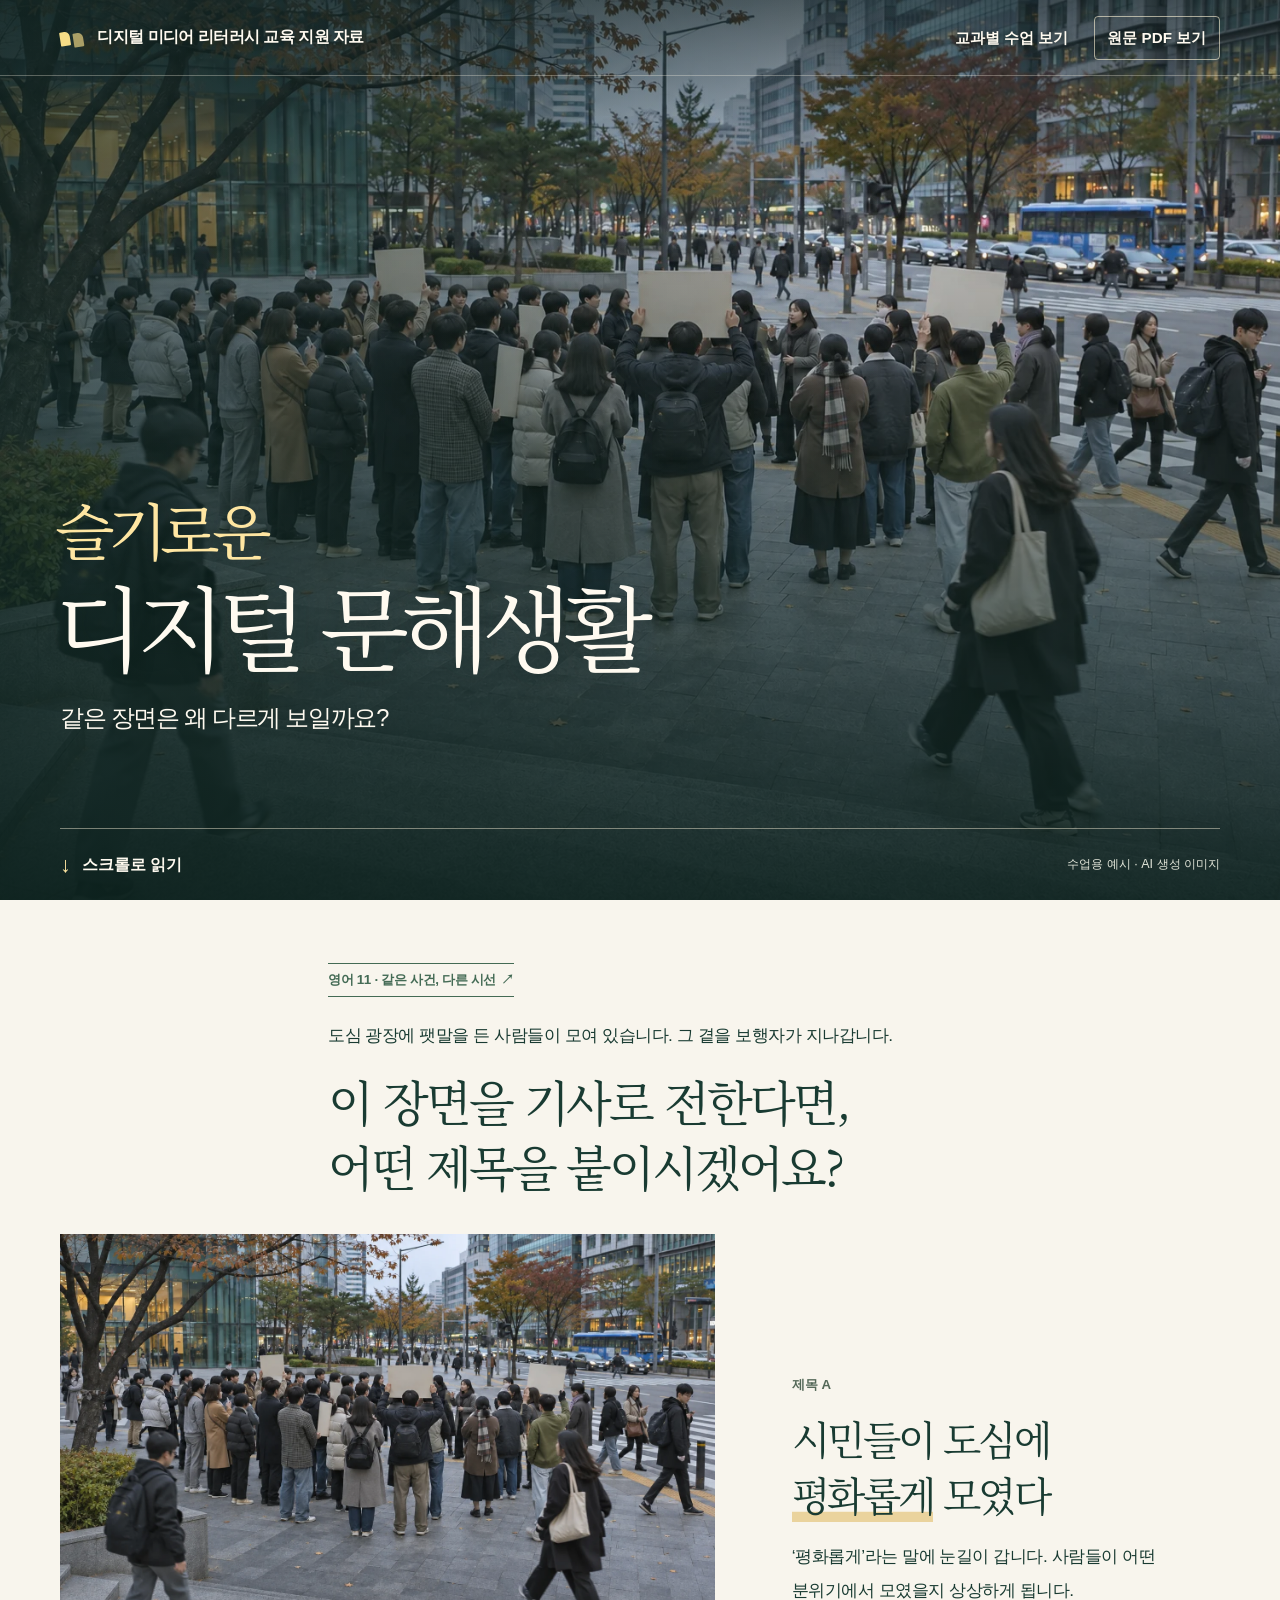
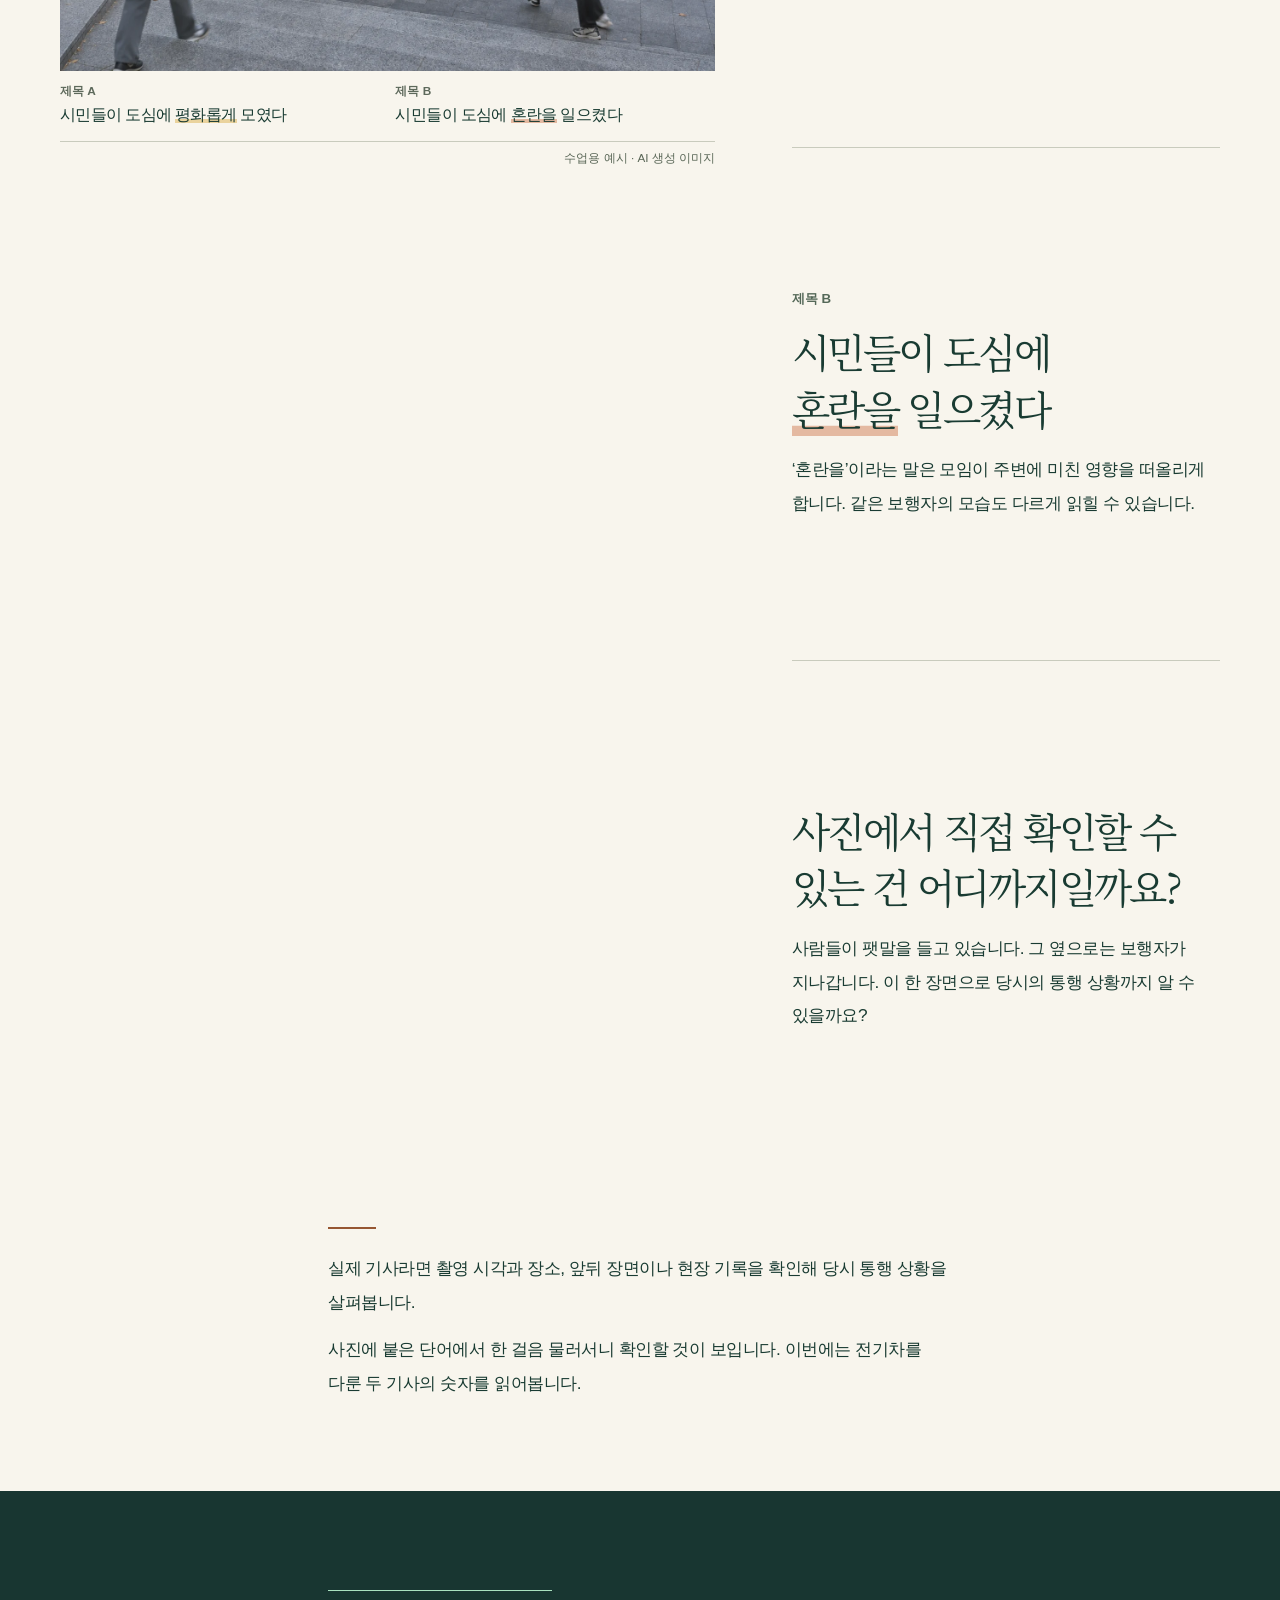
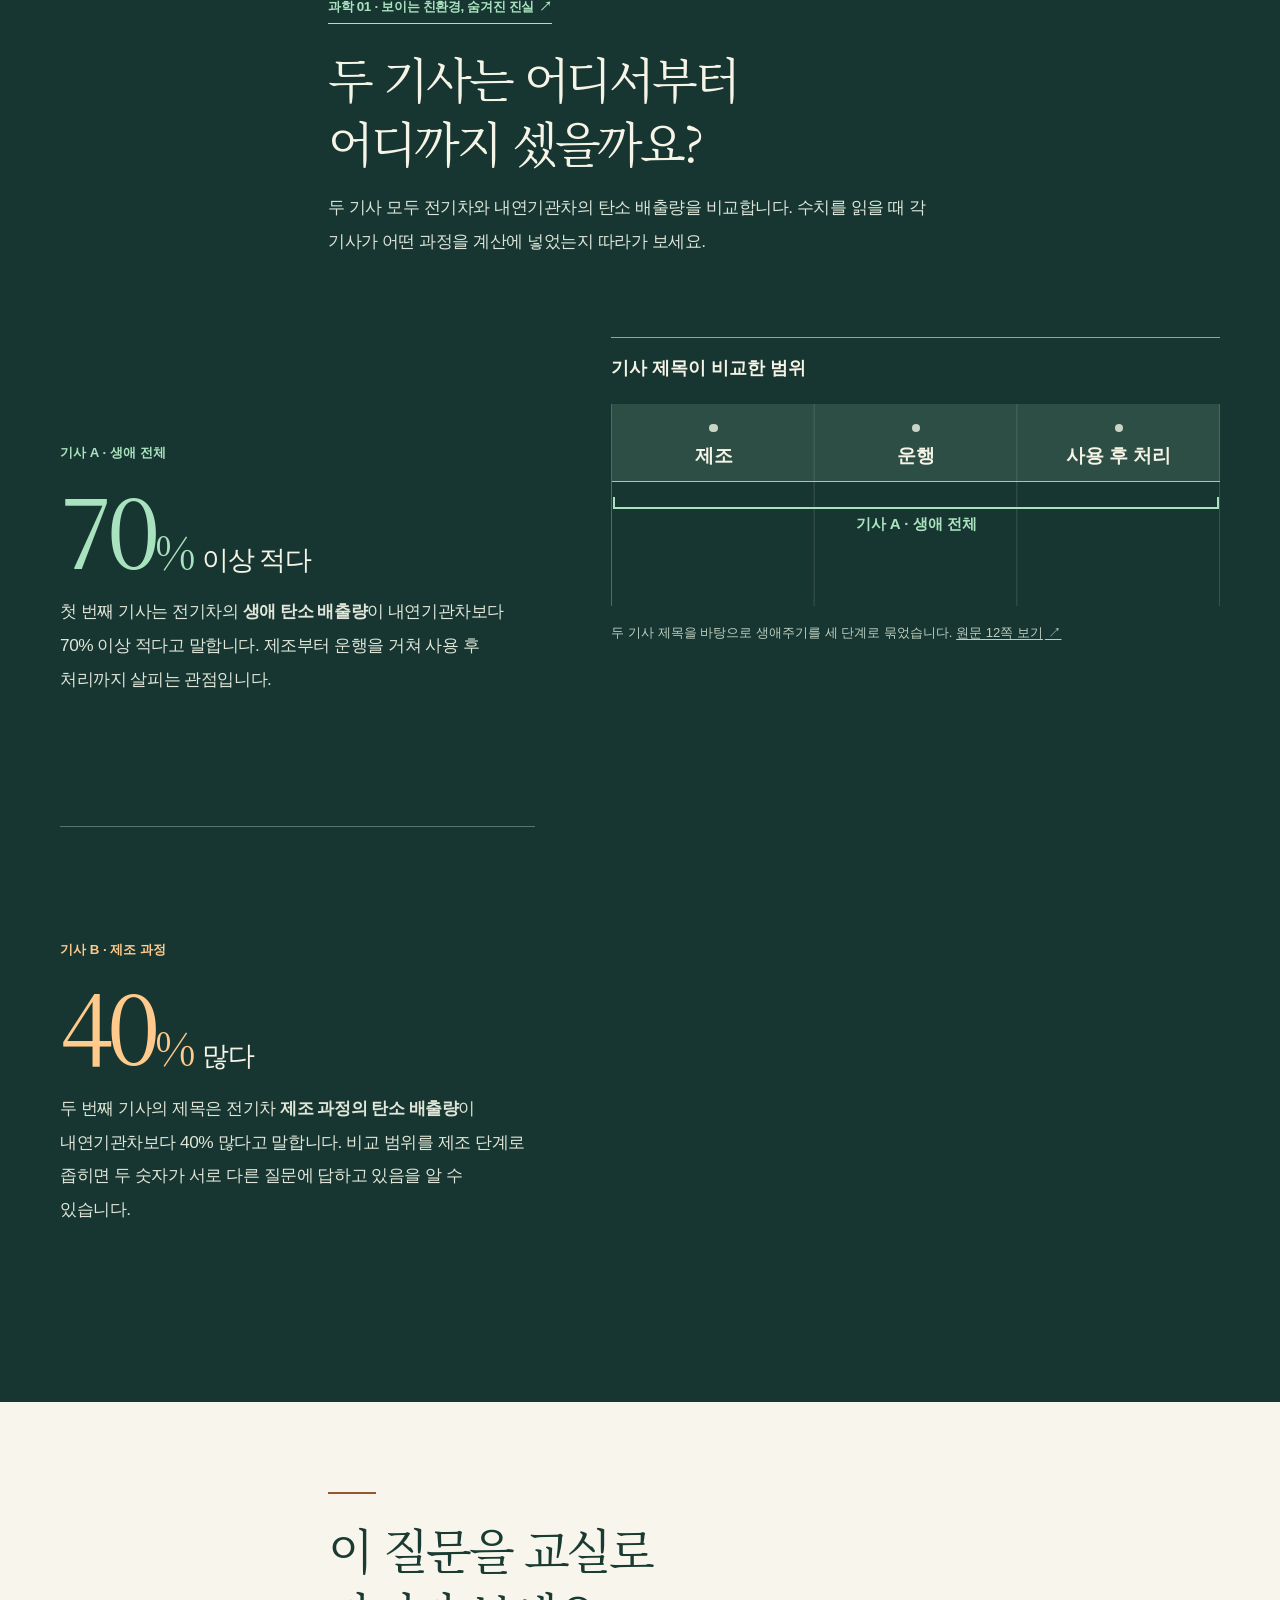
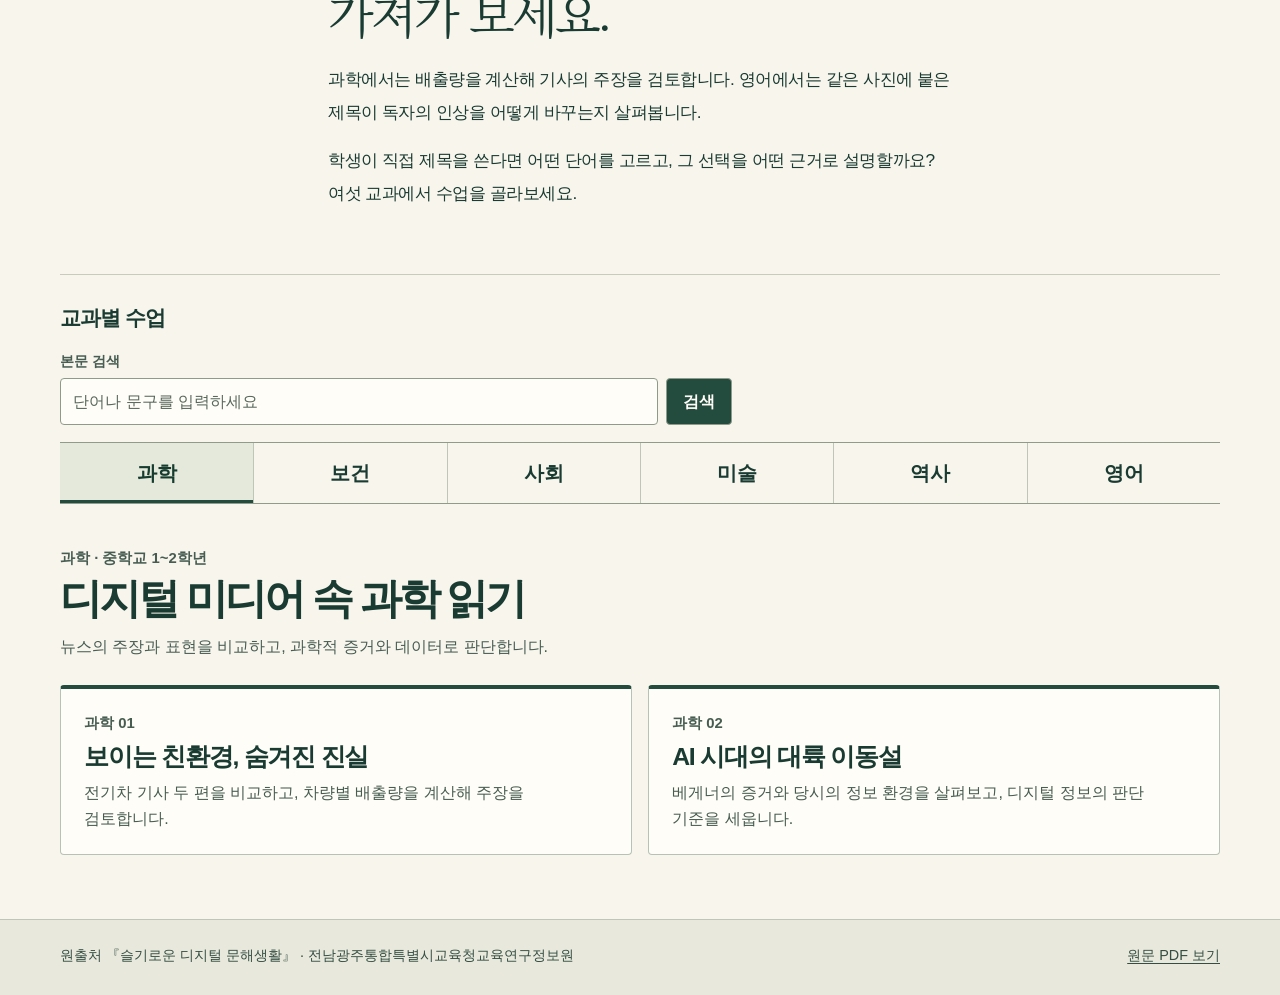
==== commit 6033a06f: "좁은 화면의 스크롤 전환을 고치고 본문 검색 추가" ====
--- a/index.html
+++ b/index.html
@@ -7,10 +7,13 @@
   <meta name="description" content="과학·보건·사회·미술·역사·영어 6개 교과의 디지털 미디어 리터러시 수업 12편.">
   <title>슬기로운 디지털 문해생활</title>
   <link rel="stylesheet" href="assets/style.css">
-  <link rel="stylesheet" href="assets/story.css?v=2">
+  <link rel="stylesheet" href="assets/story.css?v=3">
+  <link rel="stylesheet" href="assets/search.css?v=3">
   <link rel="preload" as="image" href="assets/hero.webp">
   <link rel="preload" as="font" href="assets/fonts/myeongjo.woff" type="font/woff" crossorigin>
-  <script src="assets/site.js?v=2" defer></script>
+  <script src="assets/site.js?v=3" defer></script>
+  <script src="assets/search-index.js?v=3" defer></script>
+  <script src="assets/search.js?v=3" defer></script>
 </head>
 <body class="webzine">
 <a class="skip-link" href="#subjects">교과별 수업으로 이동</a>
@@ -23,12 +26,12 @@
     <div class="shell header-row">
       <a class="brand" href="index.html"><span class="brand-mark" aria-hidden="true"></span>디지털 미디어 리터러시 교육 지원 자료</a>
       <nav class="header-links" aria-label="주 메뉴">
-      <a href="#subjects">교과별 수업 보기</a>
+        <a href="#subjects">교과별 수업 보기</a>
         <a class="pdf-button" href="https://drive.google.com/file/d/1oHFbGTHitLCZoC8ndZX6Gexwn5Ip-Q_L/view?usp=drivesdk" target="_blank" rel="noopener noreferrer">원문 PDF 보기</a>
       </nav>
     </div>
   </div>
-  <div class="shell cover-copy">
+  <div class="shell cover-copy" data-search-section="cover-title">
     <h1 class="display" id="cover-title"><span>슬기로운</span> 디지털 문해생활</h1>
     <p>같은 장면은 왜 다르게 보일까요?</p>
   </div>
@@ -40,7 +43,7 @@
 
 <main>
   <article aria-labelledby="cover-title">
-    <section class="photo-chapter" aria-labelledby="photo-title">
+    <section class="photo-chapter" aria-labelledby="photo-title" data-search-section="photo-title">
       <div class="reading-column chapter-intro" id="opening">
         <a class="lesson-ref" href="lessons/english-11.html">영어 11 · 같은 사건, 다른 시선<span aria-hidden="true"> ↗</span></a>
         <p>도심 광장에 팻말을 든 사람들이 모여 있습니다. 그 곁을 보행자가 지나갑니다.</p>
@@ -85,7 +88,7 @@
       </div>
     </section>
 
-    <section class="science-chapter" aria-labelledby="scope-title">
+    <section class="science-chapter" aria-labelledby="scope-title" data-search-section="scope-title">
       <div class="reading-column chapter-intro">
         <a class="lesson-ref" href="lessons/science-01.html">과학 01 · 보이는 친환경, 숨겨진 진실<span aria-hidden="true"> ↗</span></a>
         <h2 class="display" id="scope-title">두 기사는 어디서부터<br>어디까지 셌을까요?</h2>
@@ -118,7 +121,7 @@
       </div>
     </section>
 
-    <section class="reading-column classroom" aria-labelledby="classroom-title">
+    <section class="reading-column classroom" aria-labelledby="classroom-title" data-search-section="classroom-title">
       <h2 class="display" id="classroom-title">이 질문을 교실로<br>가져가 보세요.</h2>
       <p>과학에서는 배출량을 계산해 기사의 주장을 검토합니다. 영어에서는 같은 사진에 붙은 제목이 독자의 인상을 어떻게 바꾸는지 살펴봅니다.</p>
       <p>학생이 직접 제목을 쓴다면 어떤 단어를 고르고, 그 선택을 어떤 근거로 설명할까요? 여섯 교과에서 수업을 골라보세요.</p>
@@ -126,6 +129,16 @@
   </article>
   <section class="shell school-index" id="subjects" aria-labelledby="subjects-title">
     <h2 class="subject-label" id="subjects-title">교과별 수업</h2>
+    <form class="lesson-search" role="search" aria-label="웹진 본문 검색" data-lesson-search hidden>
+      <label for="search-query">본문 검색</label>
+      <div class="search-field">
+        <input id="search-query" name="q" type="search" placeholder="단어나 문구를 입력하세요"
+               autocomplete="off" enterkeyhint="search">
+        <button type="submit">검색</button>
+      </div>
+      <p class="search-status" role="status"></p>
+    </form>
+    <ul class="search-results" data-search-results aria-label="본문 검색 결과" hidden></ul>
     <nav class="subject-menu" aria-label="교과 선택" data-subject-menu>
       <a href="#science" data-subject="science" aria-controls="science">과학</a>
       <a href="#health" data-subject="health" aria-controls="health">보건</a>
--- a/assets/story.css
+++ b/assets/story.css
@@ -5,6 +5,7 @@
   font-weight: 400;
   font-display: swap;
 }
+html { scroll-behavior: auto; }
 .webzine {
   --sheet: #f8f5ed;
   --print: #193b32;
@@ -45,6 +46,8 @@
   z-index: -3;
   object-fit: cover;
   object-position: 53% 45%;
+  transform-origin: 56% 61%;
+  transform: translateY(calc(11% * var(--cover-progress, 0))) scale(calc(1 + 0.23 * var(--cover-progress, 0)));
 }
 .cover-shade {
   z-index: -2;
@@ -52,7 +55,11 @@
               linear-gradient(95deg, #102623a8, transparent 68%),
               linear-gradient(180deg, #101e20ad, transparent 23%);
 }
-.cover-veil { background: var(--sheet); opacity: 0; }
+.cover-veil {
+  z-index: -1;
+  background: linear-gradient(160deg, #10312655, #142e2a 85%);
+  opacity: calc(0.46 * var(--cover-progress, 0));
+}
 .cover .site-header { border-color: #fff8e94d; }
 .cover .header-row { min-height: 4.7rem; }
 .cover .brand, .cover .header-links { text-shadow: 0 1px 5px #101f1d; }
@@ -86,22 +93,9 @@
 .begin-reading { display: inline-flex; align-items: center; gap: 0.68rem; min-height: 2.75rem; font-size: 0.97rem; font-weight: 650; text-decoration: none; }
 .begin-reading span { color: #ffe6a2; font-size: 1.4em; }
 .begin-reading:hover { text-decoration: underline; }
-@supports (animation-timeline: view()) {
-  @media (prefers-reduced-motion: no-preference) {
-    .cover { view-timeline-name: --cover-exit; }
-    .cover-image, .cover-veil {
-      animation: cover-drift linear both;
-      animation-timeline: --cover-exit;
-      animation-range: exit 0% exit 100%;
-    }
-    .cover-veil { animation-name: cover-to-paper; }
-    @keyframes cover-drift { to { transform: translateY(16%); } }
-    @keyframes cover-to-paper { from { opacity: 0; } 45% { opacity: 0.04; } to { opacity: 0.96; } }
-  }
-}
-
 .reading-column { width: min(calc(100% - 3rem), 39rem); margin-inline: auto; }
 .chapter-intro { padding-block: clamp(5rem, 11vh, 8.5rem) clamp(2.5rem, 6vh, 5rem); }
+.photo-chapter .chapter-intro { padding-block: clamp(2.8rem, 7vh, 6rem) clamp(1.8rem, 4vh, 3.2rem); }
 .lesson-ref {
   display: inline-block;
   margin-bottom: 1.35rem;
@@ -125,7 +119,6 @@
 .reading-column h2 { font-size: clamp(2.05rem, 3.7vw, 3.8rem); }
 .reading-column p + h2, .reading-column h2 + p { margin-top: 1.05rem; }
 .story-spread {
-  --reading-line: 0.54;
   display: grid;
   grid-template-columns: minmax(0, 1.3fr) minmax(0, 0.85fr);
   gap: clamp(2rem, 6vw, 6rem);
@@ -189,8 +182,8 @@
 .caption-pair b { color: #5d695b; font-size: 0.74rem; }
 .caption-pair span { font-size: clamp(0.83rem, 1.22vw, 1.06rem); line-height: 1.55; letter-spacing: -0.04em; }
 .photo-plate figcaption { margin-top: 0.36rem; text-align: right; color: #596656; font-size: 0.73rem; }
-.photo-spread[data-active="title-a"] .caption-b,
-.photo-spread[data-active]:not([data-active="evidence"]) .photo-marks { opacity: 0; }
+.photo-spread[data-pinned][data-active="title-a"] .caption-b,
+.photo-spread[data-pinned][data-active]:not([data-active="evidence"]) .photo-marks { opacity: 0; }
 .bridge { padding-block: clamp(2.25rem, 6vh, 4.5rem) clamp(4.5rem, 10vh, 8rem); }
 .bridge::before, .classroom::before { content: ""; display: block; width: 3rem; margin-bottom: 1.45rem; border-top: 2px solid var(--accent); }
 .bridge p + p { margin-top: 0.85rem; }
@@ -255,9 +248,9 @@
 .scope-range::before { content: ""; display: block; height: 0.65rem; border: 2px solid currentColor; border-top: 0; margin-inline: 1px; }
 .scope-range span { display: block; padding: 0.2rem 0.15rem; font-size: clamp(0.75rem, 1.18vw, 0.98rem); font-weight: 650; }
 .manufacturing { width: calc(100% / 3); color: var(--apricot); }
-.scope-spread[data-active="life"] .manufacturing { opacity: 0; }
-.scope-spread[data-active="manufacture"] .stage-track::before { transform: scaleX(0.333333); background-color: #ffcd8c36; }
-.scope-spread[data-active="manufacture"] .whole-life { opacity: 0.68; }
+.scope-spread[data-pinned][data-active="life"] .manufacturing { opacity: 0; }
+.scope-spread[data-pinned][data-active="manufacture"] .stage-track::before { transform: scaleX(0.333333); background-color: #ffcd8c36; }
+.scope-spread[data-pinned][data-active="manufacture"] .whole-life { opacity: 0.68; }
 .scope-source { color: #bdcfc0; font-size: 0.82rem; }
 .scope-source a { display: inline-block; color: inherit; text-underline-offset: 0.18em; }
 .scope-spread .step-label { color: var(--mint); }
@@ -273,30 +266,28 @@
 .webzine .school-index { border-top: 1px solid var(--rule); padding-block: 1.6rem 4rem; }
 .webzine .subject-label { margin-bottom: 0.95rem; font-size: 1.3rem; }
 
-@media (min-width: 52rem) {
-  .story-spread[data-active] .story-visual {
-    position: sticky;
-    top: 12vh;
-    top: 12svh;
-  }
-  .photo-spread[data-active] .photo-plate { width: min(100%, 92vh); width: min(100%, 92svh); justify-self: start; }
-  .scope-spread[data-active] .scope-plate { top: 23vh; top: 23svh; }
-  .story-spread[data-active] .story-step { min-height: 64vh; min-height: 64svh; }
-  .scope-spread[data-active] .story-step { min-height: 56vh; min-height: 56svh; }
-}
+.story-spread[data-pinned] .story-visual {
+  position: sticky;
+  top: clamp(0.5rem, 11vh, 7rem);
+  top: clamp(0.5rem, 11svh, 7rem);
+}
+.photo-spread[data-enhanced] .photo-plate {
+  width: min(100%, 90vh);
+  width: min(100%, 90svh);
+  justify-self: start;
+}
+.story-spread[data-pinned] .story-step { min-height: clamp(14rem, 57vh, 34rem); min-height: clamp(14rem, 57svh, 34rem); }
 @media (max-width: 51.99rem) {
-  .story-spread { --reading-line: 0.76; display: block; max-width: 39rem; }
+  .story-spread { display: block; max-width: 39rem; }
   .story-step { padding-block: 1.75rem; }
-  .scope-plate { padding-top: 0; }
-  .story-spread[data-active] .story-visual {
-    position: sticky;
+  .story-spread[data-enhanced] .story-visual { padding-block: 0.55rem; }
+  .story-spread[data-pinned] .story-visual {
     z-index: 1;
     top: 0;
     background: var(--sheet);
-    padding-block: 0.55rem;
     box-shadow: 0 1px 0 var(--rule);
   }
-  .story-spread[data-active] .story-visual::after {
+  .story-spread[data-pinned] .story-visual::after {
     content: "";
     position: absolute;
     top: 100%;
@@ -305,11 +296,12 @@
     background: linear-gradient(var(--sheet), transparent);
     pointer-events: none;
   }
-  .scope-spread[data-active] .story-visual::after { background: linear-gradient(var(--dark), transparent); }
-  .photo-spread[data-active] .photo-frame { width: min(100%, 60vh); width: min(100%, 60svh); margin-inline: auto; }
-  .scope-spread[data-active] .story-visual { background: var(--dark); }
-  .story-spread[data-active] .story-step { min-height: 45vh; min-height: 45svh; }
-  .story-spread[data-active] .story-step:last-child { padding-bottom: 3rem; }
+  .scope-spread[data-pinned] .story-visual::after { background: linear-gradient(var(--dark), transparent); }
+  .photo-spread[data-enhanced] .photo-plate { width: 100%; }
+  .photo-spread[data-enhanced] .photo-frame { width: min(100%, 58vh); width: min(100%, 58svh); margin-inline: auto; }
+  .scope-spread[data-pinned] .story-visual { background: var(--dark); }
+  .story-spread[data-pinned] .story-step { min-height: 44vh; min-height: 44svh; }
+  .story-spread[data-pinned] .story-step:last-child { padding-bottom: 3rem; }
 }
 @media (max-width: 760px) {
   .cover .header-row { min-height: 3.8rem; }
@@ -347,6 +339,28 @@
   .cover .header-links { font-size: 0.74rem; gap: 0.5rem; }
   .reading-column h2 br { display: none; }
 }
+@media (max-height: 36rem) {
+  .cover-copy { padding-block: 1.5rem clamp(1.25rem, 6vh, 3.2rem); }
+  .cover-copy h1 { font-size: clamp(2.25rem, min(9vw, 14vh), 6rem); }
+  .cover-foot { min-height: 3.5rem; padding-block: 0.3rem; }
+  .story-step { padding-block: 1.3rem; }
+  .caption-pair { padding-block: 0.4rem 0.5rem; gap: 0.6rem; }
+  .caption-pair span { font-size: 0.85rem; }
+  .scope-plate { padding-top: 0.2rem; }
+  .scope-plate figcaption { font-size: 1rem; padding-top: 0.5rem; }
+  .scope-chart { margin-block: 0.65rem; }
+  .stage-track span { padding-block: 0.65rem; gap: 0.45rem; }
+  .scope-range { padding-top: 0.55rem; }
+}
+@media (min-width: 52rem) and (max-height: 36rem) {
+  .photo-spread[data-enhanced] {
+    grid-template-columns: minmax(0, min(47%, 80vh)) minmax(0, 36rem);
+    grid-template-columns: minmax(0, min(47%, 80svh)) minmax(0, 36rem);
+    justify-content: center;
+  }
+}
 @media (prefers-reduced-motion: reduce) {
+  .cover-image { transform: none; }
+  .cover-veil { opacity: 0; }
   .photo-marks, .caption-b, .stage-track::before, .scope-range { transition: none; }
 }
--- a/assets/search.css
+++ b/assets/search.css
@@ -0,0 +1,30 @@
+.lesson-search { max-width: 42rem; margin: 0 0 1.05rem; }
+.lesson-search label { display: block; margin-bottom: 0.28rem; color: var(--muted); font-size: 0.9rem; font-weight: 700; }
+.search-field { display: flex; gap: 0.5rem; }
+.search-field input, .search-field button {
+  min-height: 2.95rem;
+  border: 1px solid #8f9b8a;
+  border-radius: 4px;
+  font: inherit;
+}
+.search-field input { min-width: 0; flex: 1; padding: 0.5rem 0.77rem; background: var(--white); color: var(--ink); }
+.search-field input::placeholder { color: #58685c; }
+.search-field button { flex: none; padding: 0.38rem 1rem; background: var(--green); color: var(--white); font-weight: 700; }
+.search-field button:hover { background: #193b32; }
+.search-status:not(:empty) { margin-top: 0.58rem; color: var(--muted); font-size: 0.9rem; }
+.search-results, .search-locations { margin: 0; padding: 0; list-style: none; }
+.search-results { max-width: 60rem; margin: 0 0 1.6rem; }
+.search-results > li { padding: 1rem 1.15rem; border: 1px solid var(--line); border-radius: 4px; background: var(--white); }
+.search-results > li + li { margin-top: 0.58rem; }
+.search-result-meta { color: var(--muted); font-size: 0.86rem; font-weight: 700; }
+.search-results h3 { margin-top: 0.12rem; font-size: clamp(1.06rem, 2vw, 1.32rem); line-height: 1.4; }
+.search-locations { margin-top: 0.65rem; }
+.search-locations li { display: grid; grid-template-columns: minmax(6.5rem, max-content) 1fr; gap: 0 0.85rem; align-items: baseline; border-top: 1px solid #e4e8df; padding-top: 0.32rem; }
+.search-locations li + li { margin-top: 0.46rem; }
+.search-location { color: var(--green); font-size: 0.86rem; font-weight: 700; }
+.search-locations p { color: var(--ink); font-size: 0.94rem; }
+.search-locations mark { padding: 0 0.09em; background: #f5e2a9; color: #2c3a2b; }
+@media (max-width: 40rem) {
+  .search-results > li { padding: 0.7rem 0.83rem; }
+  .search-locations li { display: block; }
+}
